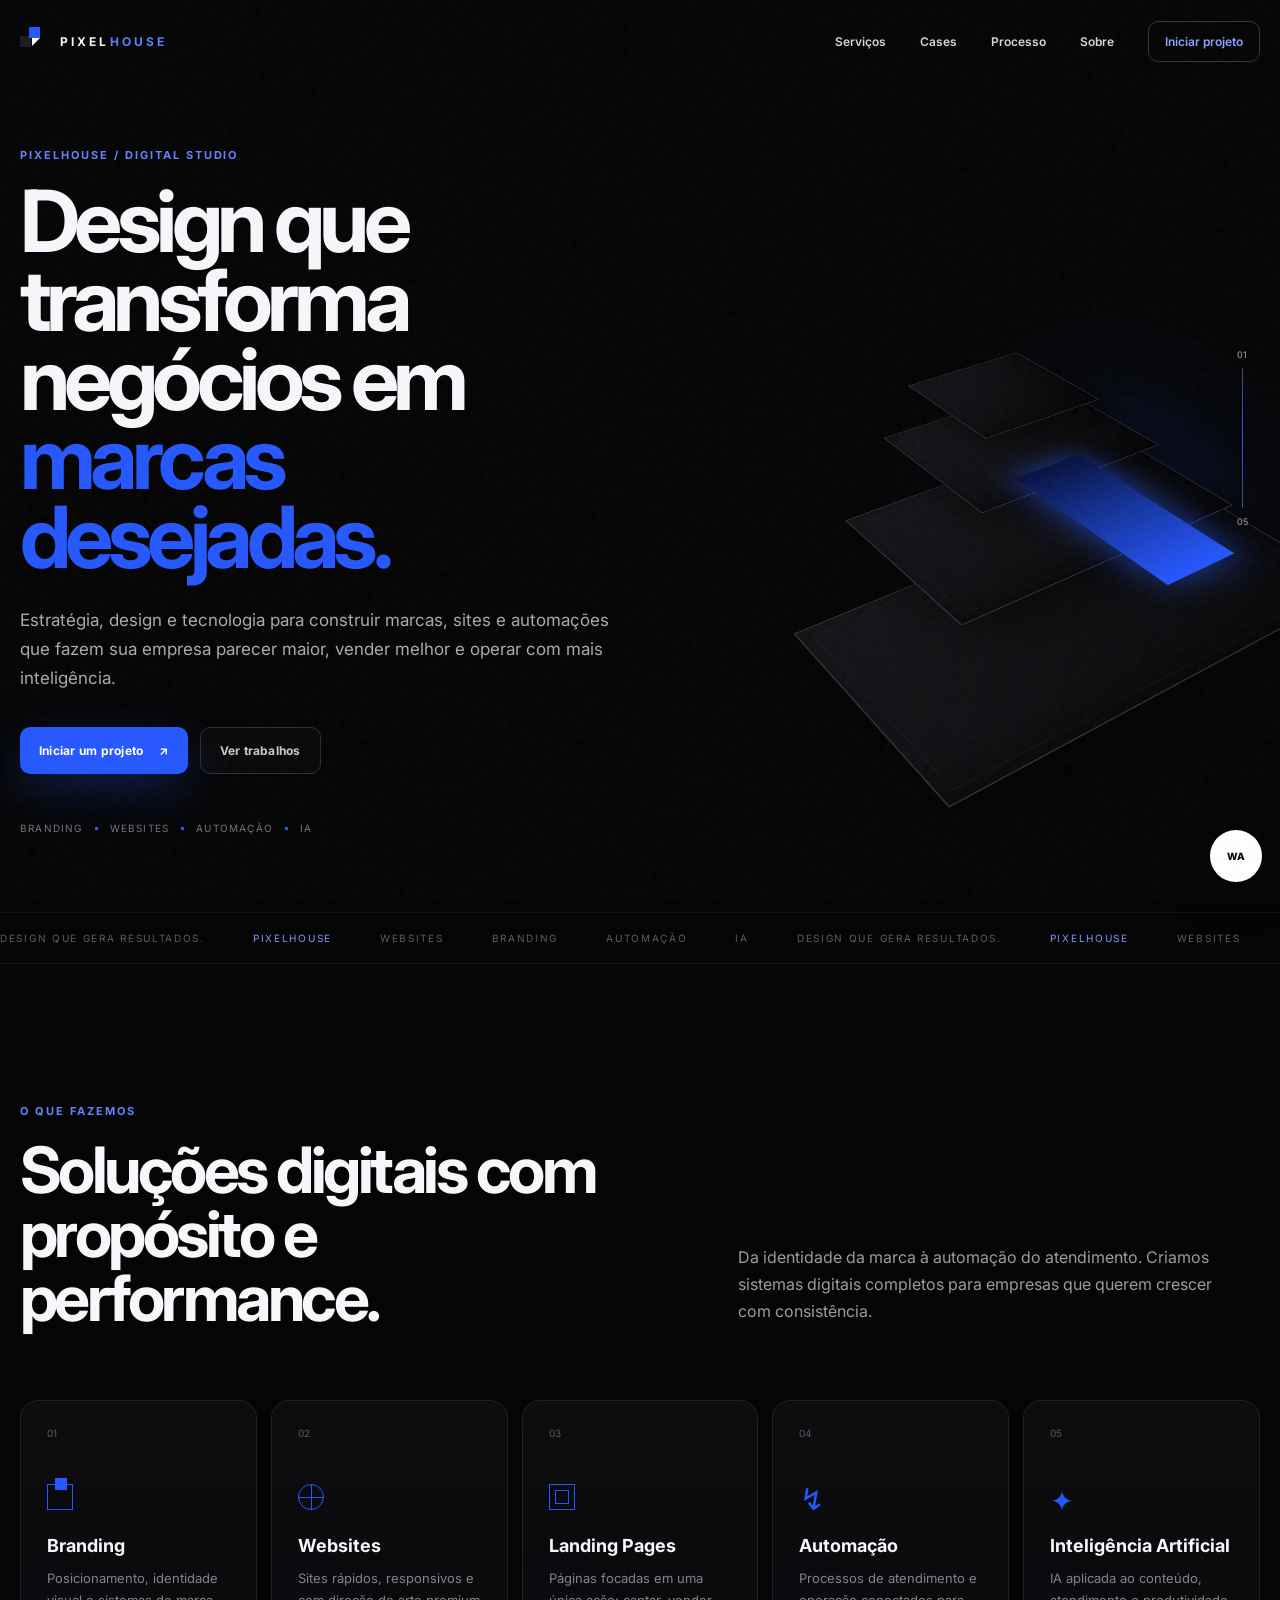
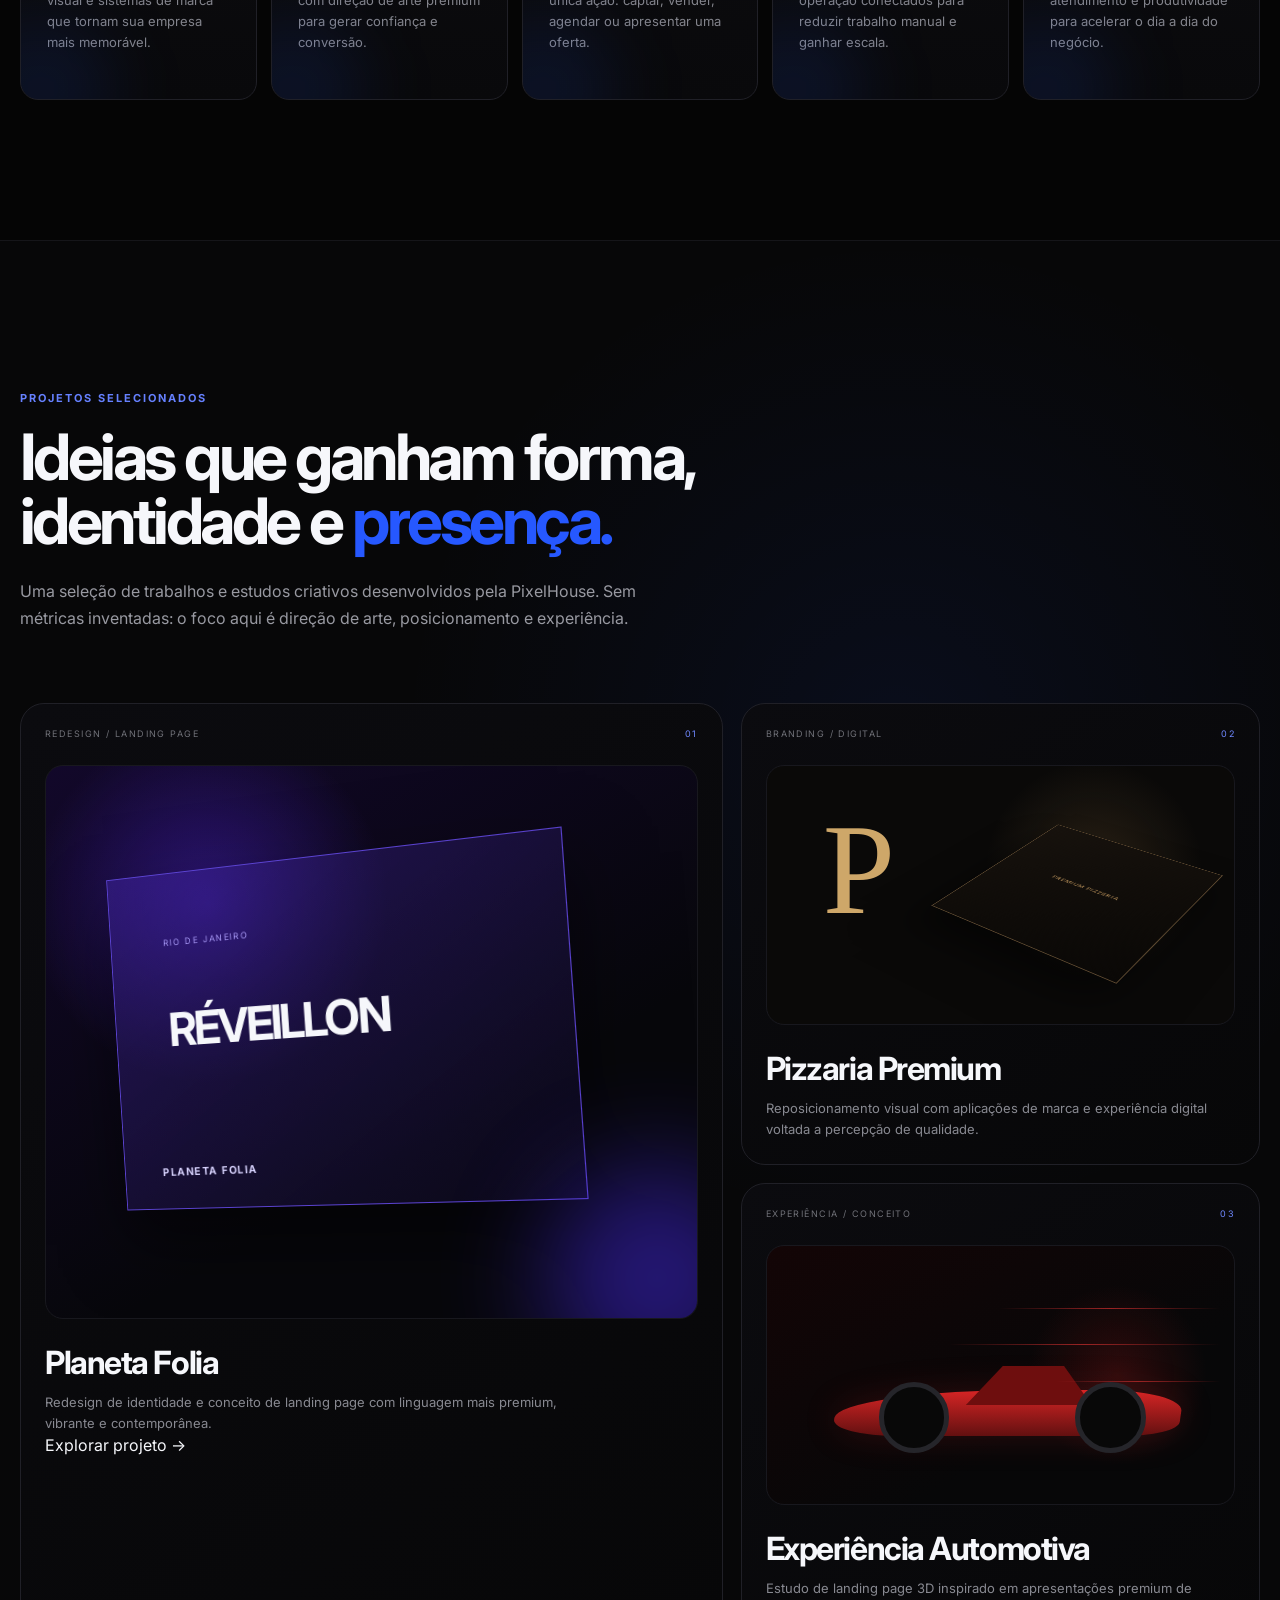
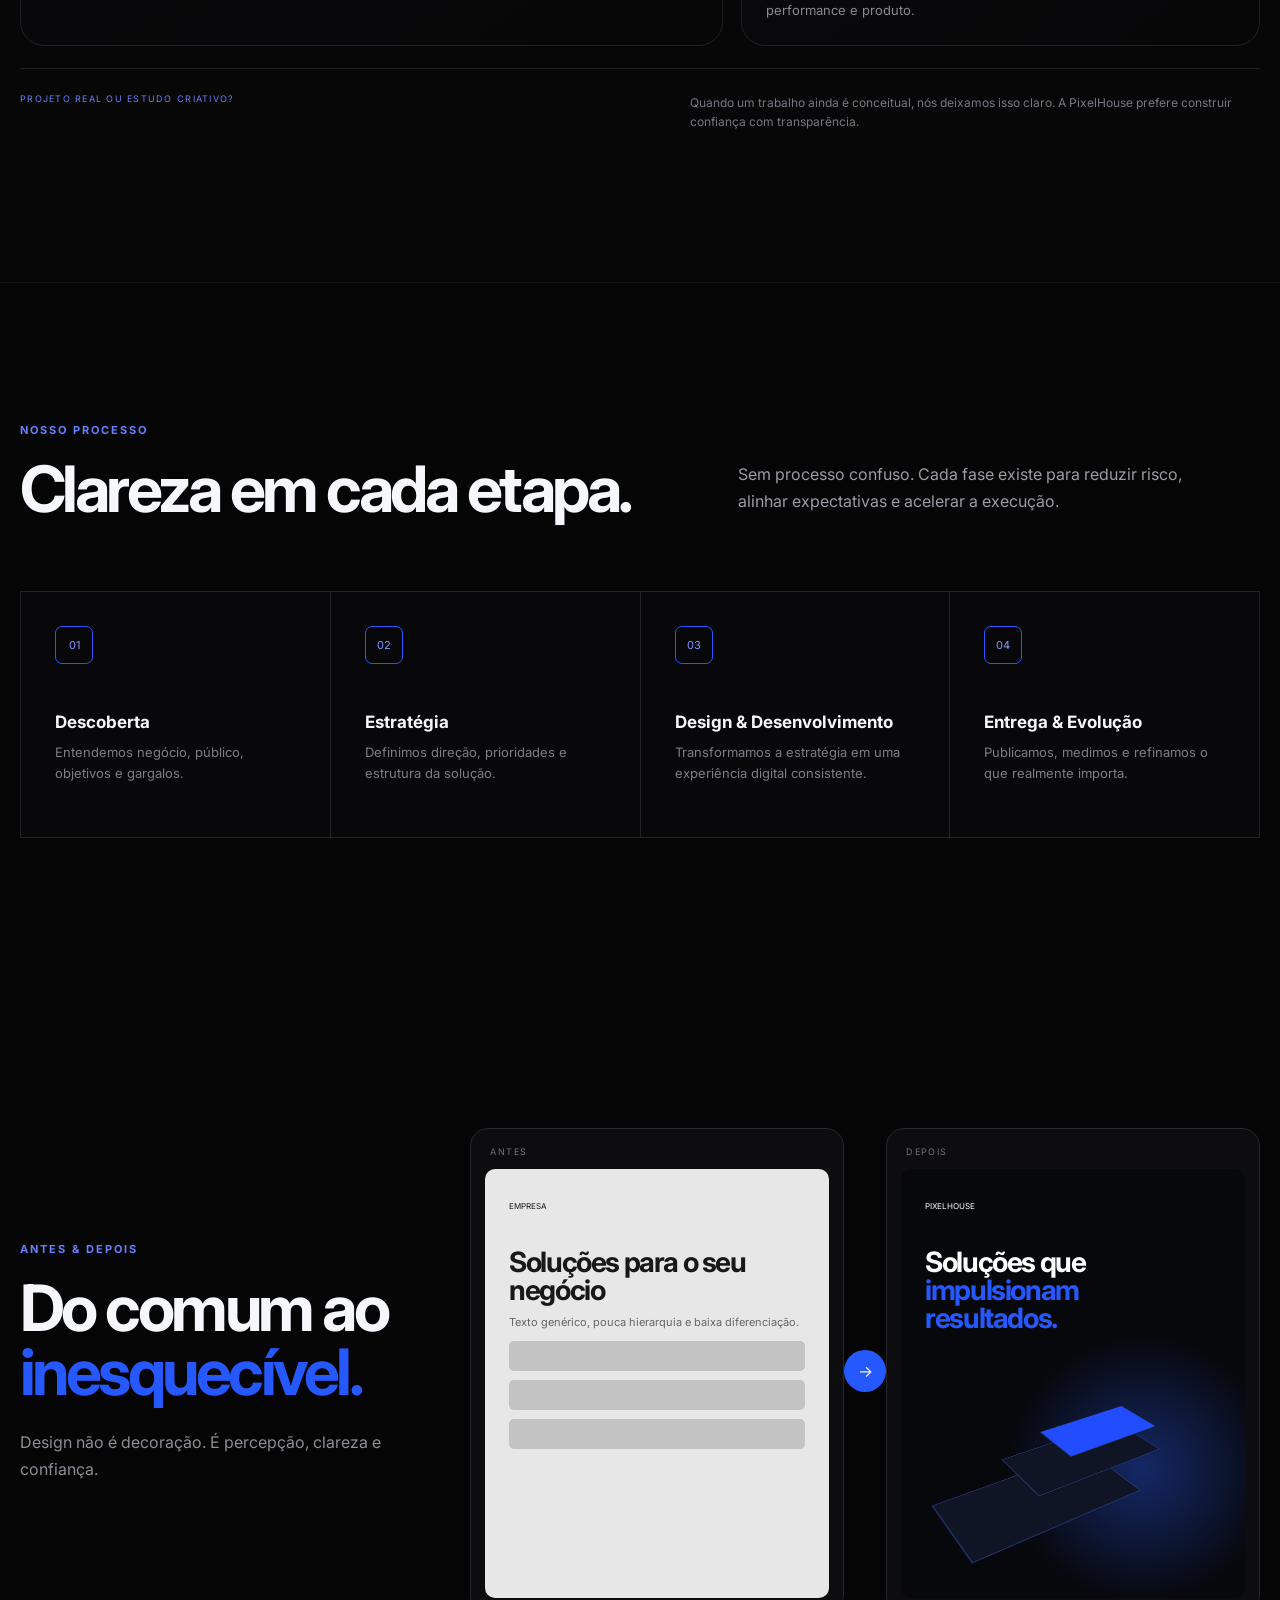
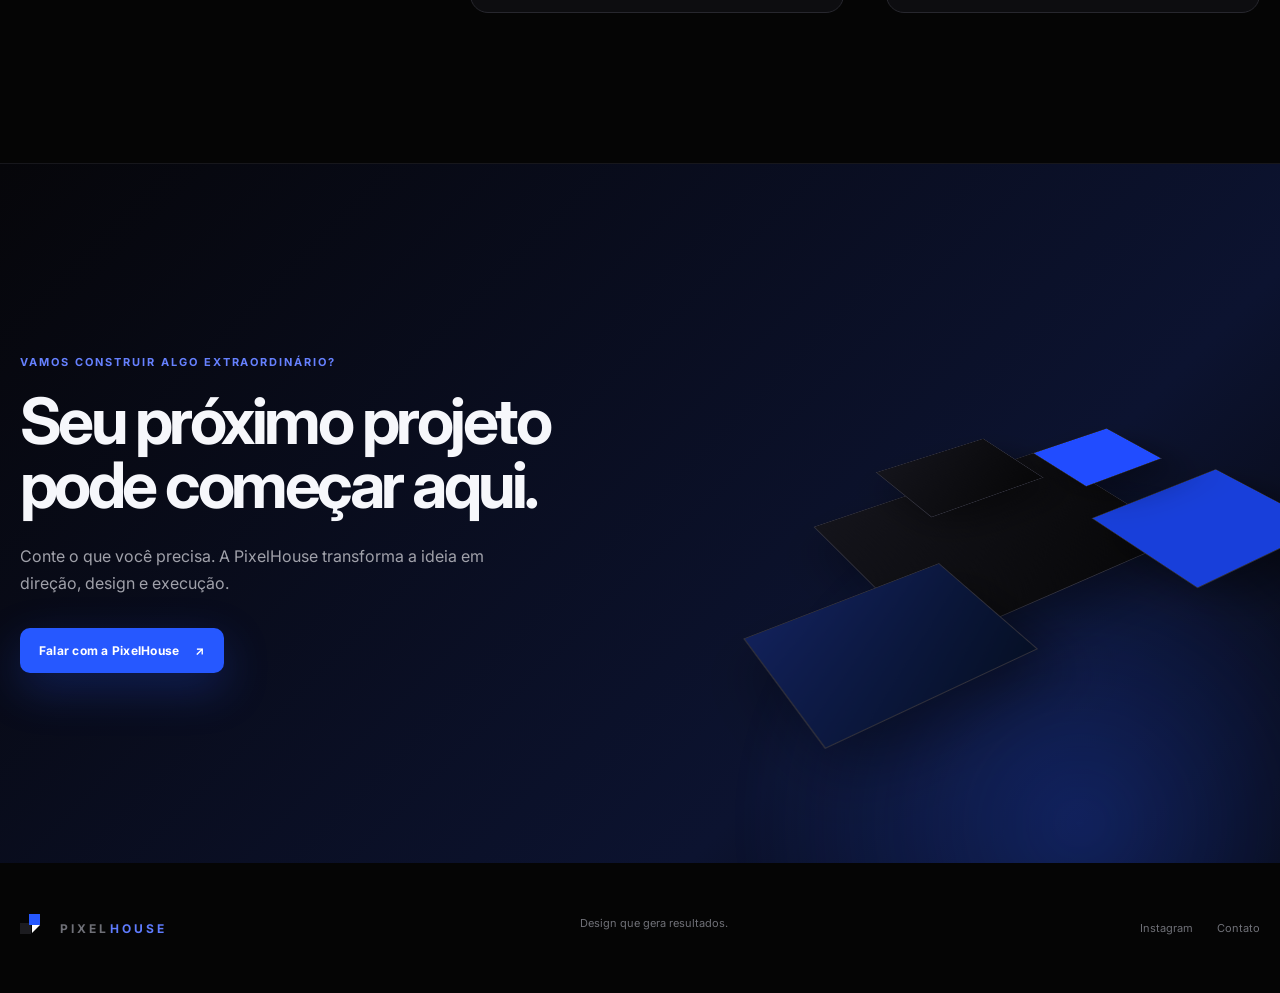
==== index.html @ 02af3498 "Add files via upload" ====
<!doctype html>
<html lang="pt-BR">
<head>
  <meta charset="utf-8" />
  <meta name="viewport" content="width=device-width, initial-scale=1, viewport-fit=cover" />
  <meta name="theme-color" content="#050505" />
  <meta name="description" content="PixelHouse é um estúdio digital de branding, websites, landing pages, automação e IA. Design que gera resultados." />
  <meta name="keywords" content="agência de design, branding, criação de sites, landing page, automação, inteligência artificial, PixelHouse" />
  <meta name="author" content="PixelHouse" />
  <meta name="robots" content="index, follow" />
  <link rel="canonical" href="https://pixelhouse-site.pages.dev/" />

  <meta property="og:type" content="website" />
  <meta property="og:locale" content="pt_BR" />
  <meta property="og:site_name" content="PixelHouse" />
  <meta property="og:title" content="PixelHouse — Design que gera resultados." />
  <meta property="og:description" content="Branding, websites, landing pages, automação e IA para marcas que querem crescer." />
  <meta property="og:url" content="https://pixelhouse-site.pages.dev/" />
  <meta property="og:image" content="https://pixelhouse-site.pages.dev/og-image.svg" />

  <meta name="twitter:card" content="summary_large_image" />
  <meta name="twitter:title" content="PixelHouse — Design que gera resultados." />
  <meta name="twitter:description" content="Branding, websites, landing pages, automação e IA." />
  <meta name="twitter:image" content="https://pixelhouse-site.pages.dev/og-image.svg" />

  <link rel="icon" href="/favicon.svg" type="image/svg+xml" />
  <title>PixelHouse — Design que gera resultados.</title>
  <link rel="preconnect" href="https://fonts.googleapis.com">
  <link rel="preconnect" href="https://fonts.gstatic.com" crossorigin>
  <link href="https://fonts.googleapis.com/css2?family=Inter:wght@400;500;600;700&display=swap" rel="stylesheet">
  <link rel="stylesheet" href="styles.css" />
  <script type="application/ld+json">
  {
    "@context":"https://schema.org",
    "@type":"ProfessionalService",
    "name":"PixelHouse",
    "url":"https://pixelhouse-site.pages.dev/",
    "description":"Estúdio digital de branding, websites, landing pages, automação e inteligência artificial.",
    "sameAs":["https://instagram.com/pixelhouse.agency"]
  }
  </script>

</head>
<body>
  <div class="noise"></div>

  <header class="nav shell">
    <a class="brand" href="#top" aria-label="PixelHouse">
      <span class="brand-mark" aria-hidden="true">
        <i class="sq a"></i><i class="sq b"></i><i class="tri"></i>
      </span>
      <span class="brand-name">PIXEL<span>HOUSE</span></span>
    </a>

    <button class="menu-btn" aria-label="Abrir menu" aria-expanded="false">
      <span></span><span></span>
    </button>

    <nav class="desktop-nav">
      <a href="#servicos">Serviços</a>
      <a href="#cases">Cases</a>
      <a href="#processo">Processo</a>
      <a href="#sobre">Sobre</a>
      <a class="nav-cta" href="#contato">Iniciar projeto</a>
    </nav>
  </header>

  <div class="mobile-menu">
    <a href="#servicos">Serviços</a>
    <a href="#cases">Cases</a>
    <a href="#processo">Processo</a>
    <a href="#sobre">Sobre</a>
    <a href="#contato">Iniciar projeto</a>
  </div>

  <main id="top">
    <section class="hero shell">
      <div class="hero-copy reveal">
        <p class="eyebrow">PIXELHOUSE / DIGITAL STUDIO</p>
        <h1>Design que transforma negócios em <em>marcas desejadas.</em></h1>
        <p class="hero-text">Estratégia, design e tecnologia para construir marcas, sites e automações que fazem sua empresa parecer maior, vender melhor e operar com mais inteligência.</p>
        <div class="hero-actions">
          <a class="btn primary" href="#contato">Iniciar um projeto <span>↗</span></a>
          <a class="btn ghost" href="#cases">Ver trabalhos</a>
        </div>
        <div class="micro-proof">
          <span>Branding</span><b></b><span>Websites</span><b></b><span>Automação</span><b></b><span>IA</span>
        </div>
      </div>

      <div class="hero-stage" aria-hidden="true">
        <div class="orb"></div>
        <div class="architecture">
          <div class="slab slab-1"></div>
          <div class="slab slab-2"></div>
          <div class="slab slab-3"></div>
          <div class="slab slab-4"></div>
          <div class="blue-core"></div>
        </div>
        <div class="stage-meta">
          <span>01</span>
          <i></i>
          <span>05</span>
        </div>
      </div>
    </section>

    <section class="marquee">
      <div class="marquee-track">
        <span>DESIGN QUE GERA RESULTADOS.</span><span>PIXELHOUSE</span><span>WEBSITES</span><span>BRANDING</span><span>AUTOMAÇÃO</span><span>IA</span>
        <span>DESIGN QUE GERA RESULTADOS.</span><span>PIXELHOUSE</span><span>WEBSITES</span><span>BRANDING</span><span>AUTOMAÇÃO</span><span>IA</span>
      </div>
    </section>

    <section id="servicos" class="section shell">
      <div class="section-head reveal">
        <div>
          <p class="eyebrow">O QUE FAZEMOS</p>
          <h2>Soluções digitais com propósito e performance.</h2>
        </div>
        <p>Da identidade da marca à automação do atendimento. Criamos sistemas digitais completos para empresas que querem crescer com consistência.</p>
      </div>

      <div class="service-rail">
        <article class="service-card reveal">
          <span class="num">01</span>
          <div class="icon glyph-brand"></div>
          <h3>Branding</h3>
          <p>Posicionamento, identidade visual e sistemas de marca que tornam sua empresa mais memorável.</p>
        </article>
        <article class="service-card reveal">
          <span class="num">02</span>
          <div class="icon glyph-web"></div>
          <h3>Websites</h3>
          <p>Sites rápidos, responsivos e com direção de arte premium para gerar confiança e conversão.</p>
        </article>
        <article class="service-card reveal">
          <span class="num">03</span>
          <div class="icon glyph-lp"></div>
          <h3>Landing Pages</h3>
          <p>Páginas focadas em uma única ação: captar, vender, agendar ou apresentar uma oferta.</p>
        </article>
        <article class="service-card reveal">
          <span class="num">04</span>
          <div class="icon glyph-auto"></div>
          <h3>Automação</h3>
          <p>Processos de atendimento e operação conectados para reduzir trabalho manual e ganhar escala.</p>
        </article>
        <article class="service-card reveal">
          <span class="num">05</span>
          <div class="icon glyph-ai"></div>
          <h3>Inteligência Artificial</h3>
          <p>IA aplicada ao conteúdo, atendimento e produtividade para acelerar o dia a dia do negócio.</p>
        </article>
      </div>
    </section>

    <section id="cases" class="case-section">
      <div class="shell">
        <div class="case-intro reveal">
          <p class="eyebrow">PROJETOS SELECIONADOS</p>
          <h2>Ideias que ganham forma, identidade e <em>presença.</em></h2>
          <p>Uma seleção de trabalhos e estudos criativos desenvolvidos pela PixelHouse. Sem métricas inventadas: o foco aqui é direção de arte, posicionamento e experiência.</p>
        </div>

        <div class="project-grid">
          <a class="project-card project-folia reveal" href="/projetos/planeta-folia/" aria-label="Ver case Planeta Folia">
            <div class="project-top">
              <span class="project-kicker">REDESIGN / LANDING PAGE</span>
              <span class="project-index">01</span>
            </div>
            <div class="project-visual">
              <div class="folia-ticket">
                <span>RIO DE JANEIRO</span>
                <strong>RÉVEILLON</strong>
                <b>PLANETA FOLIA</b>
              </div>
              <div class="folia-glow"></div>
            </div>
            <div class="project-copy">
              <h3>Planeta Folia</h3>
              <p>Redesign de identidade e conceito de landing page com linguagem mais premium, vibrante e contemporânea.</p>
              <span class="project-link">Explorar projeto →</span>
            </div>
          </a>

          <article class="project-card project-pizza reveal">
            <div class="project-top">
              <span class="project-kicker">BRANDING / DIGITAL</span>
              <span class="project-index">02</span>
            </div>
            <div class="project-visual">
              <div class="pizza-mark">P</div>
              <div class="pizza-box"><span>PREMIUM PIZZERIA</span></div>
            </div>
            <div class="project-copy">
              <h3>Pizzaria Premium</h3>
              <p>Reposicionamento visual com aplicações de marca e experiência digital voltada a percepção de qualidade.</p>
            </div>
          </article>

          <article class="project-card project-auto reveal">
            <div class="project-top">
              <span class="project-kicker">EXPERIÊNCIA / CONCEITO</span>
              <span class="project-index">03</span>
            </div>
            <div class="project-visual">
              <div class="car-silhouette">
                <i class="car-body"></i><i class="wheel w1"></i><i class="wheel w2"></i>
              </div>
              <span class="speed-line l1"></span><span class="speed-line l2"></span><span class="speed-line l3"></span>
            </div>
            <div class="project-copy">
              <h3>Experiência Automotiva</h3>
              <p>Estudo de landing page 3D inspirado em apresentações premium de performance e produto.</p>
            </div>
          </article>
        </div>

        <div class="case-note reveal">
          <span>PROJETO REAL OU ESTUDO CRIATIVO?</span>
          <p>Quando um trabalho ainda é conceitual, nós deixamos isso claro. A PixelHouse prefere construir confiança com transparência.</p>
        </div>
      </div>
    </section>

    <section id="processo" class="section shell process">
      <div class="section-head reveal">
        <div>
          <p class="eyebrow">NOSSO PROCESSO</p>
          <h2>Clareza em cada etapa.</h2>
        </div>
        <p>Sem processo confuso. Cada fase existe para reduzir risco, alinhar expectativas e acelerar a execução.</p>
      </div>

      <div class="process-grid">
        <article class="step reveal"><span>01</span><h3>Descoberta</h3><p>Entendemos negócio, público, objetivos e gargalos.</p></article>
        <article class="step reveal"><span>02</span><h3>Estratégia</h3><p>Definimos direção, prioridades e estrutura da solução.</p></article>
        <article class="step reveal"><span>03</span><h3>Design & Desenvolvimento</h3><p>Transformamos a estratégia em uma experiência digital consistente.</p></article>
        <article class="step reveal"><span>04</span><h3>Entrega & Evolução</h3><p>Publicamos, medimos e refinamos o que realmente importa.</p></article>
      </div>
    </section>

    <section id="sobre" class="transformation shell">
      <div class="trans-copy reveal">
        <p class="eyebrow">ANTES & DEPOIS</p>
        <h2>Do comum ao <em>inesquecível.</em></h2>
        <p>Design não é decoração. É percepção, clareza e confiança.</p>
      </div>

      <div class="before-after reveal">
        <div class="shot before">
          <span>ANTES</span>
          <div class="old-site">
            <small>EMPRESA</small>
            <h4>Soluções para o seu negócio</h4>
            <p>Texto genérico, pouca hierarquia e baixa diferenciação.</p>
            <i></i><i></i><i></i>
          </div>
        </div>
        <div class="ba-arrow">→</div>
        <div class="shot after">
          <span>DEPOIS</span>
          <div class="new-site">
            <small>PIXELHOUSE</small>
            <h4>Soluções que <em>impulsionam resultados.</em></h4>
            <div class="new-visual"><i></i><i></i><i></i></div>
          </div>
        </div>
      </div>
    </section>

    <section id="contato" class="cta-section">
      <div class="cta-glow"></div>
      <div class="shell cta-inner">
        <div class="cta-copy reveal">
          <p class="eyebrow">VAMOS CONSTRUIR ALGO EXTRAORDINÁRIO?</p>
          <h2>Seu próximo projeto pode começar aqui.</h2>
          <p>Conte o que você precisa. A PixelHouse transforma a ideia em direção, design e execução.</p>
          <a class="btn primary whatsapp-link" href="#" target="_blank" rel="noopener">Falar com a PixelHouse <span>↗</span></a>
        </div>

        <div class="cta-art" aria-hidden="true">
          <div class="cube c1"></div>
          <div class="cube c2"></div>
          <div class="cube c3"></div>
          <div class="cube c4"></div>
          <div class="cube c5"></div>
        </div>
      </div>
    </section>
  </main>

  <footer class="footer shell">
    <a class="brand" href="#top">
      <span class="brand-mark"><i class="sq a"></i><i class="sq b"></i><i class="tri"></i></span>
      <span class="brand-name">PIXEL<span>HOUSE</span></span>
    </a>
    <p>Design que gera resultados.</p>
    <div class="footer-links">
      <a href="https://instagram.com/pixelhouse.agency" target="_blank" rel="noopener">Instagram</a>
      <a href="#contato">Contato</a>
    </div>
  </footer>

  <a class="whatsapp-float whatsapp-link" href="#" target="_blank" rel="noopener" aria-label="Falar no WhatsApp">WA</a>

  <script src="script.js"></script>
</body>
</html>
---- styles.css ----
:root{
  --bg:#050505;--panel:#0b0b0d;--panel2:#111115;--line:#23232a;
  --text:#f6f7fb;--muted:#92939a;--blue:#2658ff;--blue2:#5f7cff;
  --max:1240px;
}
*{box-sizing:border-box}
html{scroll-behavior:smooth}
body{margin:0;background:var(--bg);color:var(--text);font-family:Inter,system-ui,sans-serif;overflow-x:hidden}
a{color:inherit;text-decoration:none}
button{font:inherit}
.noise{position:fixed;inset:0;pointer-events:none;z-index:99;opacity:.045;background-image:url("data:image/svg+xml,%3Csvg viewBox='0 0 160 160' xmlns='http://www.w3.org/2000/svg'%3E%3Cfilter id='n'%3E%3CfeTurbulence type='fractalNoise' baseFrequency='.9' numOctaves='4' stitchTiles='stitch'/%3E%3C/filter%3E%3Crect width='100%25' height='100%25' filter='url(%23n)' opacity='.6'/%3E%3C/svg%3E")}
.shell{width:min(calc(100% - 40px),var(--max));margin-inline:auto}
.nav{height:82px;display:flex;align-items:center;justify-content:space-between;position:relative;z-index:30}
.brand{display:inline-flex;align-items:center;gap:12px}
.brand-mark{position:relative;width:28px;height:28px;display:inline-block}
.brand-mark .sq{position:absolute;width:11px;height:11px}
.brand-mark .a{left:0;top:9px;background:#1c1c20}
.brand-mark .b{left:9px;top:0;background:var(--blue)}
.brand-mark .tri{position:absolute;left:12px;top:11px;width:0;height:0;border-top:8px solid #fff;border-right:8px solid transparent}
.brand-name{font-weight:700;font-size:12px;letter-spacing:.26em}.brand-name span{color:var(--blue2)}
.desktop-nav{display:flex;align-items:center;gap:34px;font-size:12px;font-weight:600}.desktop-nav>a{color:#d6d6da}
.nav-cta{border:1px solid #34343a;border-radius:10px;padding:12px 16px;color:#8aa1ff!important}
.menu-btn{display:none;background:transparent;border:0;width:38px;height:38px;padding:10px;position:relative}
.menu-btn span{display:block;height:1px;background:#fff;margin:5px 0;transition:.3s}
.mobile-menu{display:none}

.hero{min-height:calc(100vh - 82px);display:grid;grid-template-columns:1.03fr .97fr;align-items:center;padding:66px 0 78px;position:relative}
.hero-copy{position:relative;z-index:4}
.eyebrow{margin:0 0 20px;color:#6681ff;font-size:11px;font-weight:700;letter-spacing:.18em}
h1,h2,h3,p{margin-top:0}
h1{font-size:clamp(58px,6.7vw,104px);line-height:.92;letter-spacing:-.065em;margin-bottom:30px;max-width:860px}
h1 em,h2 em,h4 em{font-style:normal;color:var(--blue)}
.hero-text{max-width:620px;color:#a9aab1;font-size:17px;line-height:1.7}
.hero-actions{display:flex;gap:12px;margin-top:34px}
.btn{display:inline-flex;align-items:center;justify-content:center;gap:16px;border-radius:10px;padding:15px 19px;font-size:12px;font-weight:700;letter-spacing:.02em}
.btn.primary{background:var(--blue);color:#fff;box-shadow:0 16px 45px rgba(38,88,255,.25)}
.btn.ghost{border:1px solid #2e2e34;color:#c9cad0;background:rgba(255,255,255,.02)}
.micro-proof{display:flex;align-items:center;gap:12px;margin-top:48px;color:#74757b;font-size:10px;letter-spacing:.12em;text-transform:uppercase}.micro-proof b{width:3px;height:3px;background:var(--blue)}

.hero-stage{height:min(72vh,740px);position:relative}
.orb{position:absolute;width:520px;height:520px;border-radius:50%;right:-18%;top:15%;background:radial-gradient(circle,rgba(38,88,255,.24),rgba(38,88,255,.03) 42%,transparent 70%);filter:blur(8px)}
.architecture{position:absolute;inset:0;transform:perspective(1100px) rotateX(58deg) rotateZ(-35deg) translate3d(6%,8%,0);transform-style:preserve-3d}
.slab{position:absolute;background:linear-gradient(135deg,#17171b,#08080a);border:1px solid #383841;box-shadow:0 25px 60px rgba(0,0,0,.55),inset -14px -12px 40px rgba(0,0,0,.5)}
.slab:after{content:"";position:absolute;inset:10px;border:1px solid rgba(255,255,255,.03)}
.slab-1{width:72%;height:35%;left:4%;bottom:7%}
.slab-2{width:54%;height:30%;left:24%;bottom:31%}
.slab-3{width:39%;height:28%;left:43%;bottom:51%}
.slab-4{width:27%;height:24%;left:58%;bottom:69%}
.blue-core{position:absolute;width:14%;height:34%;left:54%;bottom:22%;background:linear-gradient(180deg,#07123f,#2658ff);box-shadow:0 0 45px rgba(38,88,255,.65)}
.stage-meta{position:absolute;right:2%;top:28%;display:flex;flex-direction:column;align-items:center;gap:8px;font-size:9px;color:#a5a5ab}.stage-meta i{display:block;width:1px;height:140px;background:linear-gradient(#4b4b55,var(--blue),#4b4b55)}

.marquee{overflow:hidden;border-top:1px solid #151519;border-bottom:1px solid #151519;padding:19px 0}
.marquee-track{display:flex;gap:48px;white-space:nowrap;width:max-content;animation:marquee 24s linear infinite;color:#5d5e64;font-size:10px;letter-spacing:.17em}.marquee-track span:nth-child(6n+2){color:#8398ff}
@keyframes marquee{to{transform:translateX(-50%)}}

.section{padding:140px 0}
.section-head{display:grid;grid-template-columns:1.1fr .9fr;gap:80px;align-items:end;margin-bottom:70px}.section-head h2,.case-intro h2,.trans-copy h2,.cta-copy h2{font-size:clamp(42px,5vw,76px);line-height:1;letter-spacing:-.055em;margin:0}.section-head>p{color:#9b9ca4;line-height:1.7;max-width:480px;margin-bottom:5px}
.service-rail{display:grid;grid-template-columns:repeat(5,1fr);gap:14px}
.service-card{min-height:300px;padding:26px;border:1px solid #202027;background:linear-gradient(180deg,#0d0d10,#09090b);border-radius:18px;display:flex;flex-direction:column;position:relative;overflow:hidden;transition:.35s}
.service-card:hover{transform:translateY(-8px);border-color:#384064}
.service-card:before{content:"";position:absolute;width:140px;height:140px;border-radius:50%;background:rgba(38,88,255,.12);filter:blur(38px);left:-50px;bottom:-60px}
.service-card .num{font-size:10px;color:#595a61;margin-bottom:45px}
.service-card h3{font-size:18px;margin:25px 0 12px}.service-card p{font-size:13px;line-height:1.65;color:#83848c;margin:0}
.icon{width:26px;height:26px;border:1px solid var(--blue);position:relative}.glyph-web{border-radius:50%}.glyph-web:before,.glyph-web:after{content:"";position:absolute;background:var(--blue)}.glyph-web:before{width:1px;height:100%;left:50%}.glyph-web:after{height:1px;width:100%;top:50%}
.glyph-brand:after{content:"";position:absolute;width:12px;height:12px;background:var(--blue);left:7px;top:-7px}
.glyph-lp:after{content:"";position:absolute;inset:5px;border:1px solid var(--blue)}
.glyph-auto{border:0}.glyph-auto:before{content:"↯";color:var(--blue);font-size:30px;line-height:1}
.glyph-ai{border:0}.glyph-ai:before{content:"✦";color:var(--blue);font-size:28px}

.case-section{padding:150px 0;background:radial-gradient(circle at 70% 30%,rgba(38,88,255,.08),transparent 34%),#070708;border-top:1px solid #151519;border-bottom:1px solid #151519}
.case-intro{max-width:900px;margin-bottom:70px}.case-intro>p:last-child{color:#9899a1;max-width:650px;line-height:1.7;margin-top:25px}
.featured-case{display:grid;grid-template-columns:.72fr 1.28fr;gap:60px;align-items:center;min-height:650px;border:1px solid #1e1e24;border-radius:26px;padding:50px;background:linear-gradient(145deg,#0b0b0f,#070708);overflow:hidden}
.case-tag{font-size:10px;color:#627ef8;letter-spacing:.16em;margin-bottom:30px}.case-copy h3{font-size:58px;letter-spacing:-.05em;margin-bottom:14px}.case-copy p{color:#8f9098;line-height:1.7}.case-copy a{display:inline-block;margin-top:22px;font-size:12px;color:#9aabff}
.device-wrap{height:500px;position:relative}
.laptop{position:absolute;width:82%;left:0;bottom:36px}.laptop-screen{aspect-ratio:16/10;border:5px solid #202028;border-radius:12px;background:linear-gradient(155deg,#0b0e1c,#040408);overflow:hidden;position:relative;box-shadow:0 30px 90px rgba(0,0,0,.7)}
.laptop-base{height:12px;background:linear-gradient(#5d5d65,#1b1b20);border-radius:0 0 50% 50%;width:110%;margin-left:-5%}
.fake-nav{height:42px;display:flex;align-items:center;justify-content:space-between;padding:0 22px;color:#d9dae0;font-size:9px}.fake-nav div{width:42%;height:2px;background:linear-gradient(90deg,#2d2e36 70%,#2658ff 70%)}
.fake-hero{position:absolute;left:8%;top:27%;z-index:2}.fake-hero p{font-size:8px;color:#7e7f86;letter-spacing:.18em}.fake-hero h4{font-size:33px;line-height:.95;letter-spacing:-.055em;max-width:300px;margin:8px 0 20px}.fake-hero button{background:transparent;border:1px solid #2658ff;color:#8aa1ff;font-size:7px;border-radius:4px;padding:9px 12px}
.fake-cubes{position:absolute;right:8%;bottom:10%;width:42%;height:38%;transform:perspective(600px) rotateX(56deg) rotateZ(-34deg)}.fake-cubes i{position:absolute;background:linear-gradient(145deg,#13172c,#0a0b12);border:1px solid #22294a;box-shadow:0 0 24px rgba(38,88,255,.16)}.fake-cubes i:nth-child(1){width:60%;height:50%;left:0;bottom:0}.fake-cubes i:nth-child(2){width:54%;height:44%;left:30%;bottom:28%}.fake-cubes i:nth-child(3){width:42%;height:36%;left:52%;bottom:54%;background:#15256d}
.phone{position:absolute;width:25%;right:2%;bottom:15px;z-index:5}.phone-screen{aspect-ratio:9/19.5;border:4px solid #2b2b33;border-radius:25px;background:linear-gradient(180deg,#060711,#0b1333);padding:30px 15px 15px;position:relative;box-shadow:0 25px 55px rgba(0,0,0,.65)}.phone-notch{position:absolute;width:38%;height:8px;background:#111218;border-radius:10px;top:8px;left:31%}.phone-screen small{font-size:8px;color:#bfc5db}.phone-screen h4{font-size:18px;line-height:1.05;margin-top:45px;letter-spacing:-.03em}.wind-line{position:absolute;width:60%;height:2px;background:#6c78a4;right:12%;bottom:24%;transform:rotate(-48deg);box-shadow:0 0 20px rgba(38,88,255,.5)}

.process-grid{display:grid;grid-template-columns:repeat(4,1fr);gap:1px;background:#222229;border:1px solid #222229}.step{background:#08080a;padding:34px;min-height:245px}.step span{display:inline-grid;place-items:center;width:38px;height:38px;border:1px solid #2658ff;border-radius:7px;color:#7f96ff;font-size:11px}.step h3{font-size:17px;margin:48px 0 10px}.step p{color:#7d7e86;font-size:13px;line-height:1.65}

.transformation{padding:150px 0;display:grid;grid-template-columns:.65fr 1.35fr;gap:70px;align-items:center}.trans-copy p:last-child{color:#8d8e96;line-height:1.7;margin-top:25px}.before-after{display:grid;grid-template-columns:1fr 42px 1fr;align-items:center}.shot{border:1px solid #27272e;background:#0d0d10;border-radius:18px;padding:14px}.shot>span{display:block;font-size:9px;color:#707177;letter-spacing:.16em;padding:3px 5px 12px}.old-site,.new-site{aspect-ratio:4/5;border-radius:10px;padding:24px;overflow:hidden}.old-site{background:#e7e7e7;color:#181818}.old-site small,.new-site small{font-size:8px}.old-site h4,.new-site h4{font-size:28px;letter-spacing:-.05em;margin:35px 0 10px;line-height:1}.old-site p{font-size:11px;line-height:1.5;color:#666}.old-site i{display:block;height:30px;background:#c3c3c3;margin-top:9px;border-radius:5px}.new-site{background:radial-gradient(circle at 70% 70%,#142866,#07080c 35%);color:#fff}.new-site h4{max-width:220px}.new-visual{height:45%;position:relative;margin-top:35px;transform:perspective(500px) rotateX(58deg) rotateZ(-34deg)}.new-visual i{position:absolute;background:#101526;border:1px solid #22346f}.new-visual i:nth-child(1){width:55%;height:48%;bottom:0}.new-visual i:nth-child(2){width:48%;height:42%;left:28%;bottom:25%}.new-visual i:nth-child(3){width:38%;height:35%;left:48%;bottom:47%;background:#214cff}.ba-arrow{width:42px;height:42px;border-radius:50%;display:grid;place-items:center;background:var(--blue);z-index:2}

.cta-section{min-height:700px;display:flex;align-items:center;position:relative;overflow:hidden;border-top:1px solid #17171c;background:linear-gradient(135deg,#06060a,#0c1330 70%,#06060a)}
.cta-glow{position:absolute;width:800px;height:800px;border-radius:50%;right:-200px;bottom:-360px;background:radial-gradient(circle,rgba(38,88,255,.3),transparent 60%);filter:blur(12px)}
.cta-inner{display:grid;grid-template-columns:1fr 1fr;align-items:center;position:relative;z-index:2}.cta-copy{max-width:660px}.cta-copy p:nth-of-type(2){color:#a0a1aa;line-height:1.7;max-width:520px;margin:26px 0 30px}
.cta-art{height:500px;position:relative;transform:perspective(900px) rotateX(58deg) rotateZ(-34deg);transform-style:preserve-3d}
.cube{position:absolute;background:linear-gradient(145deg,#14141b,#070708);border:1px solid #30303b;box-shadow:0 30px 60px rgba(0,0,0,.45)}
.c1{width:46%;height:43%;left:30%;bottom:18%}.c2{width:31%;height:29%;left:10%;bottom:8%;background:linear-gradient(145deg,#12215a,#061026)}.c3{width:29%;height:28%;right:3%;bottom:5%;background:#183fda}.c4{width:23%;height:22%;left:47%;bottom:51%}.c5{width:18%;height:18%;right:8%;bottom:43%;background:#214cff}

.footer{min-height:130px;display:flex;align-items:center;justify-content:space-between;gap:30px;color:#6f7077;font-size:11px}.footer-links{display:flex;gap:24px}

.whatsapp-float{position:fixed;right:18px;bottom:18px;width:52px;height:52px;border-radius:50%;display:grid;place-items:center;background:#fff;color:#050505;font-weight:800;font-size:10px;z-index:50;box-shadow:0 15px 40px rgba(0,0,0,.35)}
.reveal{opacity:0;transform:translateY(24px);transition:opacity .8s ease,transform .8s ease}.reveal.is-visible{opacity:1;transform:none}

@media(max-width:900px){
  .shell{width:min(calc(100% - 32px),var(--max))}
  .desktop-nav{display:none}.menu-btn{display:block}
  .mobile-menu{position:fixed;inset:82px 0 auto 0;background:rgba(5,5,5,.97);backdrop-filter:blur(18px);z-index:25;padding:26px 24px 34px;border-bottom:1px solid #1c1c20;display:flex;flex-direction:column;gap:20px;transform:translateY(-120%);transition:.35s}
  .mobile-menu.open{transform:none}.mobile-menu a{font-size:28px;font-weight:700;letter-spacing:-.04em}
  .hero{grid-template-columns:1fr;min-height:auto;padding:52px 0 30px}
  h1{font-size:clamp(54px,14vw,82px);max-width:100%;margin-bottom:24px}
  .hero-text{font-size:16px}.hero-actions{flex-wrap:wrap}.hero-stage{height:60vh;min-height:430px;margin-top:20px}.architecture{transform:perspective(900px) rotateX(58deg) rotateZ(-35deg) translate3d(2%,8%,0)}.orb{width:420px;height:420px;right:-35%}.stage-meta{right:0}
  .micro-proof{flex-wrap:wrap;row-gap:8px}
  .section{padding:105px 0}.section-head{grid-template-columns:1fr;gap:24px;margin-bottom:48px}.section-head h2,.case-intro h2,.trans-copy h2,.cta-copy h2{font-size:48px}
  .service-rail{display:flex;overflow-x:auto;scroll-snap-type:x mandatory;gap:14px;margin-right:-16px;padding-right:16px;scrollbar-width:none}.service-rail::-webkit-scrollbar{display:none}.service-card{min-width:82vw;min-height:390px;scroll-snap-align:start;padding:28px}.service-card .num{margin-bottom:80px}.service-card h3{font-size:25px}.service-card p{font-size:15px}
  .case-section{padding:105px 0}.featured-case{grid-template-columns:1fr;padding:28px;gap:26px;min-height:auto}.case-copy h3{font-size:48px}.device-wrap{height:360px}.laptop{width:92%;bottom:25px}.phone{width:29%}.fake-hero h4{font-size:24px}
  .process-grid{grid-template-columns:1fr}.step{min-height:220px}.step h3{font-size:22px;margin-top:38px}.step p{font-size:15px}
  .transformation{grid-template-columns:1fr;padding:105px 0}.before-after{grid-template-columns:1fr;gap:14px}.ba-arrow{margin:-5px auto;transform:rotate(90deg)}.old-site,.new-site{aspect-ratio:1/1.05}.old-site h4,.new-site h4{font-size:31px}
  .cta-section{min-height:92vh}.cta-inner{grid-template-columns:1fr}.cta-copy{padding:95px 0 20px}.cta-art{height:360px;margin-top:-15px}
  .footer{padding:35px 0;align-items:flex-start;flex-direction:column}.footer-links{padding-bottom:10px}
}
@media(max-width:520px){
  .nav{height:72px}.mobile-menu{inset:72px 0 auto}
  .brand-name{font-size:10px}.brand-mark{transform:scale(.88);transform-origin:left center}
  .hero{padding-top:38px}.eyebrow{font-size:9px;margin-bottom:15px}
  h1{font-size:15.5vw;line-height:.91;letter-spacing:-.07em}
  .hero-text{font-size:14px;line-height:1.65;max-width:95%}.btn{width:100%}.btn.ghost{width:auto}
  .hero-stage{height:46vh;min-height:350px;margin-top:5px}.architecture{inset:-4% -6% 0 -3%}.stage-meta{top:18%}
  .section-head h2,.case-intro h2,.trans-copy h2,.cta-copy h2{font-size:43px;line-height:.98}
  .section-head>p,.case-intro>p:last-child,.trans-copy p:last-child{font-size:14px}
  .service-card{min-width:86vw;min-height:420px}
  .featured-case{border-radius:18px;padding:20px}.case-copy h3{font-size:44px}.device-wrap{height:300px}.phone{width:31%}.phone-screen h4{font-size:12px;margin-top:30px}.fake-hero h4{font-size:20px}
  .old-site,.new-site{padding:18px}.old-site h4,.new-site h4{font-size:27px}
  .cta-section{min-height:100vh}.cta-copy{padding-top:85px}.cta-art{height:300px}
  .whatsapp-float{width:48px;height:48px}
}


/* V4 — projetos selecionados */
.project-grid{display:grid;grid-template-columns:1.15fr .85fr;gap:18px}
.project-card{border:1px solid #202027;background:linear-gradient(145deg,#0b0b0f,#070708);border-radius:24px;padding:24px;overflow:hidden;position:relative}
.project-card:first-child{grid-row:span 2;min-height:720px}
.project-card:not(:first-child){min-height:350px}
.project-top{display:flex;justify-content:space-between;align-items:center;position:relative;z-index:2}
.project-kicker,.project-index{font-size:9px;letter-spacing:.16em;color:#707178}
.project-index{color:#6f88ff}
.project-visual{height:62%;min-height:260px;margin:26px 0 24px;border-radius:18px;position:relative;overflow:hidden;background:#0a0a0d;border:1px solid #18181e}
.project-copy h3{font-size:32px;letter-spacing:-.045em;margin:0 0 10px}.project-copy p{color:#888991;line-height:1.65;font-size:13px;max-width:540px;margin:0}
.project-folia .project-visual{background:radial-gradient(circle at 25% 25%,rgba(92,41,255,.4),transparent 28%),linear-gradient(150deg,#12082a,#07070b 64%)}
.folia-ticket{position:absolute;left:8%;top:16%;width:72%;aspect-ratio:4/3;border:1px solid #5b43d1;background:linear-gradient(145deg,rgba(78,44,198,.36),rgba(11,9,23,.88));transform:perspective(800px) rotateY(-12deg) rotateZ(-4deg);padding:9%;box-shadow:0 35px 70px rgba(0,0,0,.5)}
.folia-ticket span{font-size:9px;letter-spacing:.18em;color:#a99af7}.folia-ticket strong{display:block;font-size:48px;line-height:.9;letter-spacing:-.06em;margin-top:18%}.folia-ticket b{position:absolute;bottom:9%;left:9%;font-size:11px;letter-spacing:.14em;color:#d9d4ff}
.folia-glow{position:absolute;width:220px;height:220px;border-radius:50%;right:-70px;bottom:-70px;background:#4c2cff;filter:blur(55px);opacity:.45}
.project-pizza .project-visual{background:radial-gradient(circle at 70% 40%,rgba(199,151,87,.17),transparent 30%),#0a0908}
.pizza-mark{position:absolute;left:12%;top:15%;font-family:Georgia,serif;font-size:130px;color:#d9b06f;line-height:1;opacity:.95}.pizza-box{position:absolute;width:45%;aspect-ratio:1;right:10%;bottom:11%;border:1px solid #5a472f;background:linear-gradient(145deg,#17120d,#0a0806);transform:perspective(700px) rotateX(58deg) rotateZ(34deg);box-shadow:0 30px 45px rgba(0,0,0,.5)}.pizza-box span{position:absolute;inset:45% 8% auto;text-align:center;font-size:7px;letter-spacing:.14em;color:#c89d61}
.project-auto .project-visual{background:radial-gradient(circle at 75% 50%,rgba(202,29,29,.2),transparent 24%),linear-gradient(150deg,#130506,#070708 65%)}
.car-silhouette{position:absolute;left:8%;right:8%;bottom:20%;height:45%}.car-body{position:absolute;left:8%;right:4%;bottom:14%;height:40%;background:linear-gradient(180deg,#d72525,#631010);border-radius:55% 24% 16% 19%/60% 45% 30% 35%;transform:skewX(-8deg);box-shadow:0 0 36px rgba(215,37,37,.18)}.car-body:before{content:"";position:absolute;width:44%;height:85%;left:30%;top:-52%;background:#6e0e0e;clip-path:polygon(17% 100%,38% 0,78% 0,100% 100%)}
.wheel{position:absolute;width:18%;aspect-ratio:1;border-radius:50%;background:#080808;border:5px solid #25252a;bottom:0}.w1{left:19%}.w2{right:13%}.speed-line{position:absolute;height:1px;background:linear-gradient(90deg,transparent,#9a2323,transparent);right:3%;width:47%}.l1{top:24%}.l2{top:38%;width:58%}.l3{top:52%;width:35%}
.case-note{margin-top:22px;border-top:1px solid #1d1d22;padding-top:24px;display:flex;justify-content:space-between;gap:40px;color:#777880}.case-note span{font-size:9px;letter-spacing:.14em;color:#6681ff}.case-note p{font-size:12px;max-width:570px;line-height:1.6;margin:0}

@media(max-width:900px){
  .project-grid{grid-template-columns:1fr}
  .project-card:first-child{grid-row:auto;min-height:600px}
  .project-card:not(:first-child){min-height:480px}
  .project-visual{height:66%}
  .case-note{flex-direction:column;gap:12px}
}
@media(max-width:520px){
  .project-card{padding:18px;border-radius:18px}
  .project-card:first-child,.project-card:not(:first-child){min-height:520px}
  .project-visual{height:60%;min-height:280px;margin:20px 0}
  .project-copy h3{font-size:29px}
  .folia-ticket strong{font-size:36px}
  .pizza-mark{font-size:105px}
}
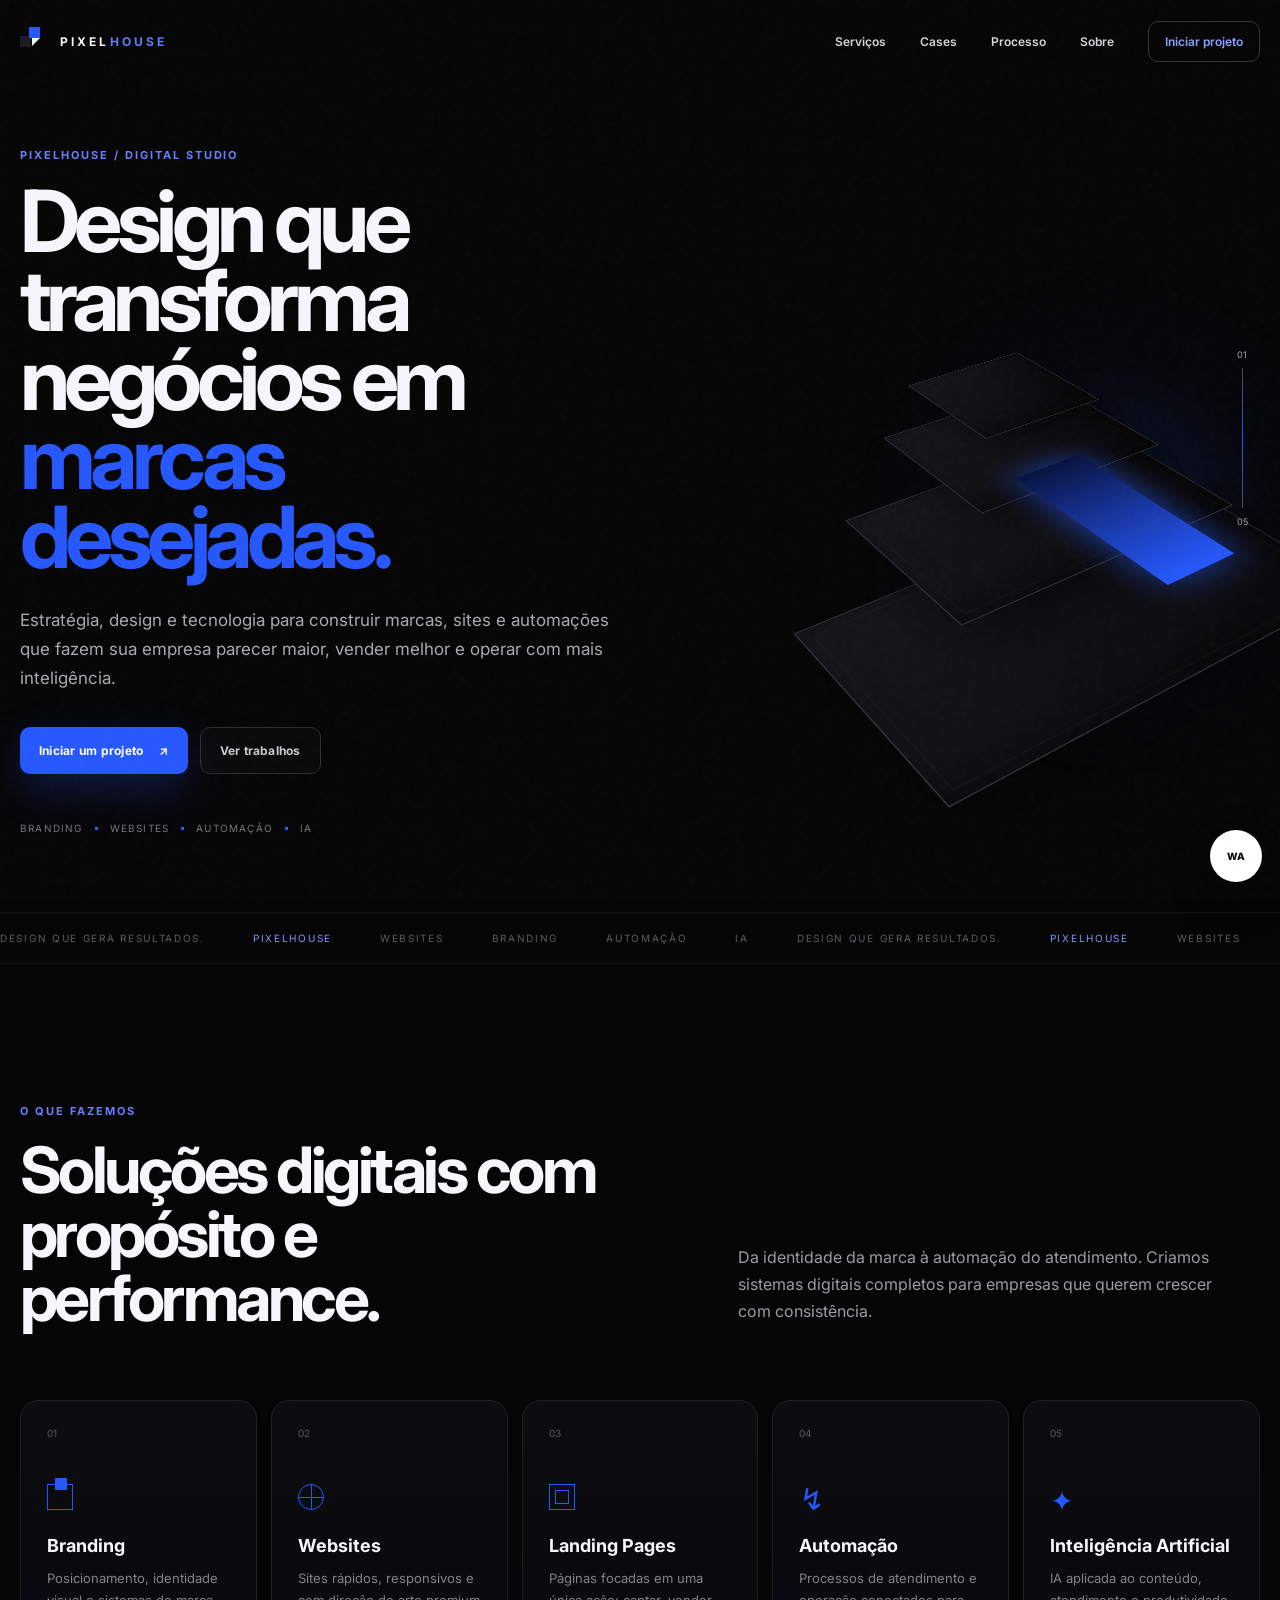
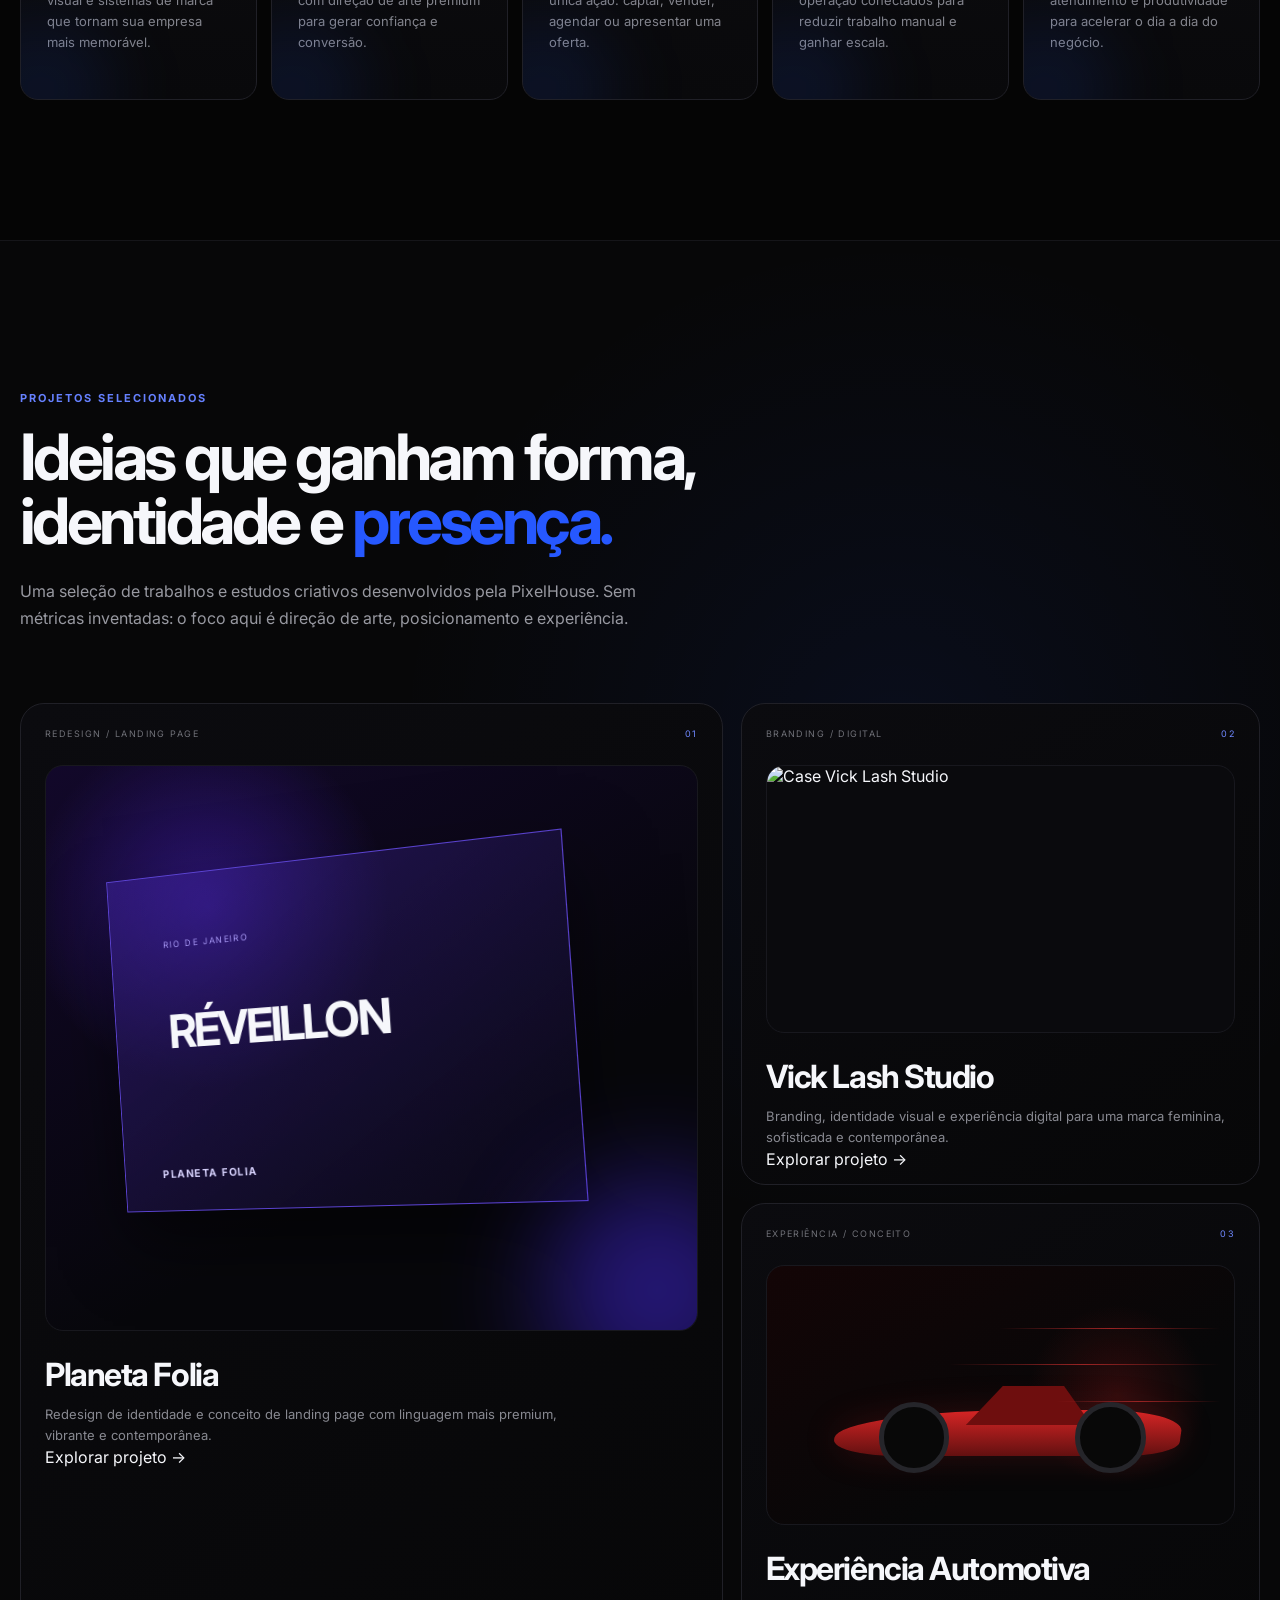
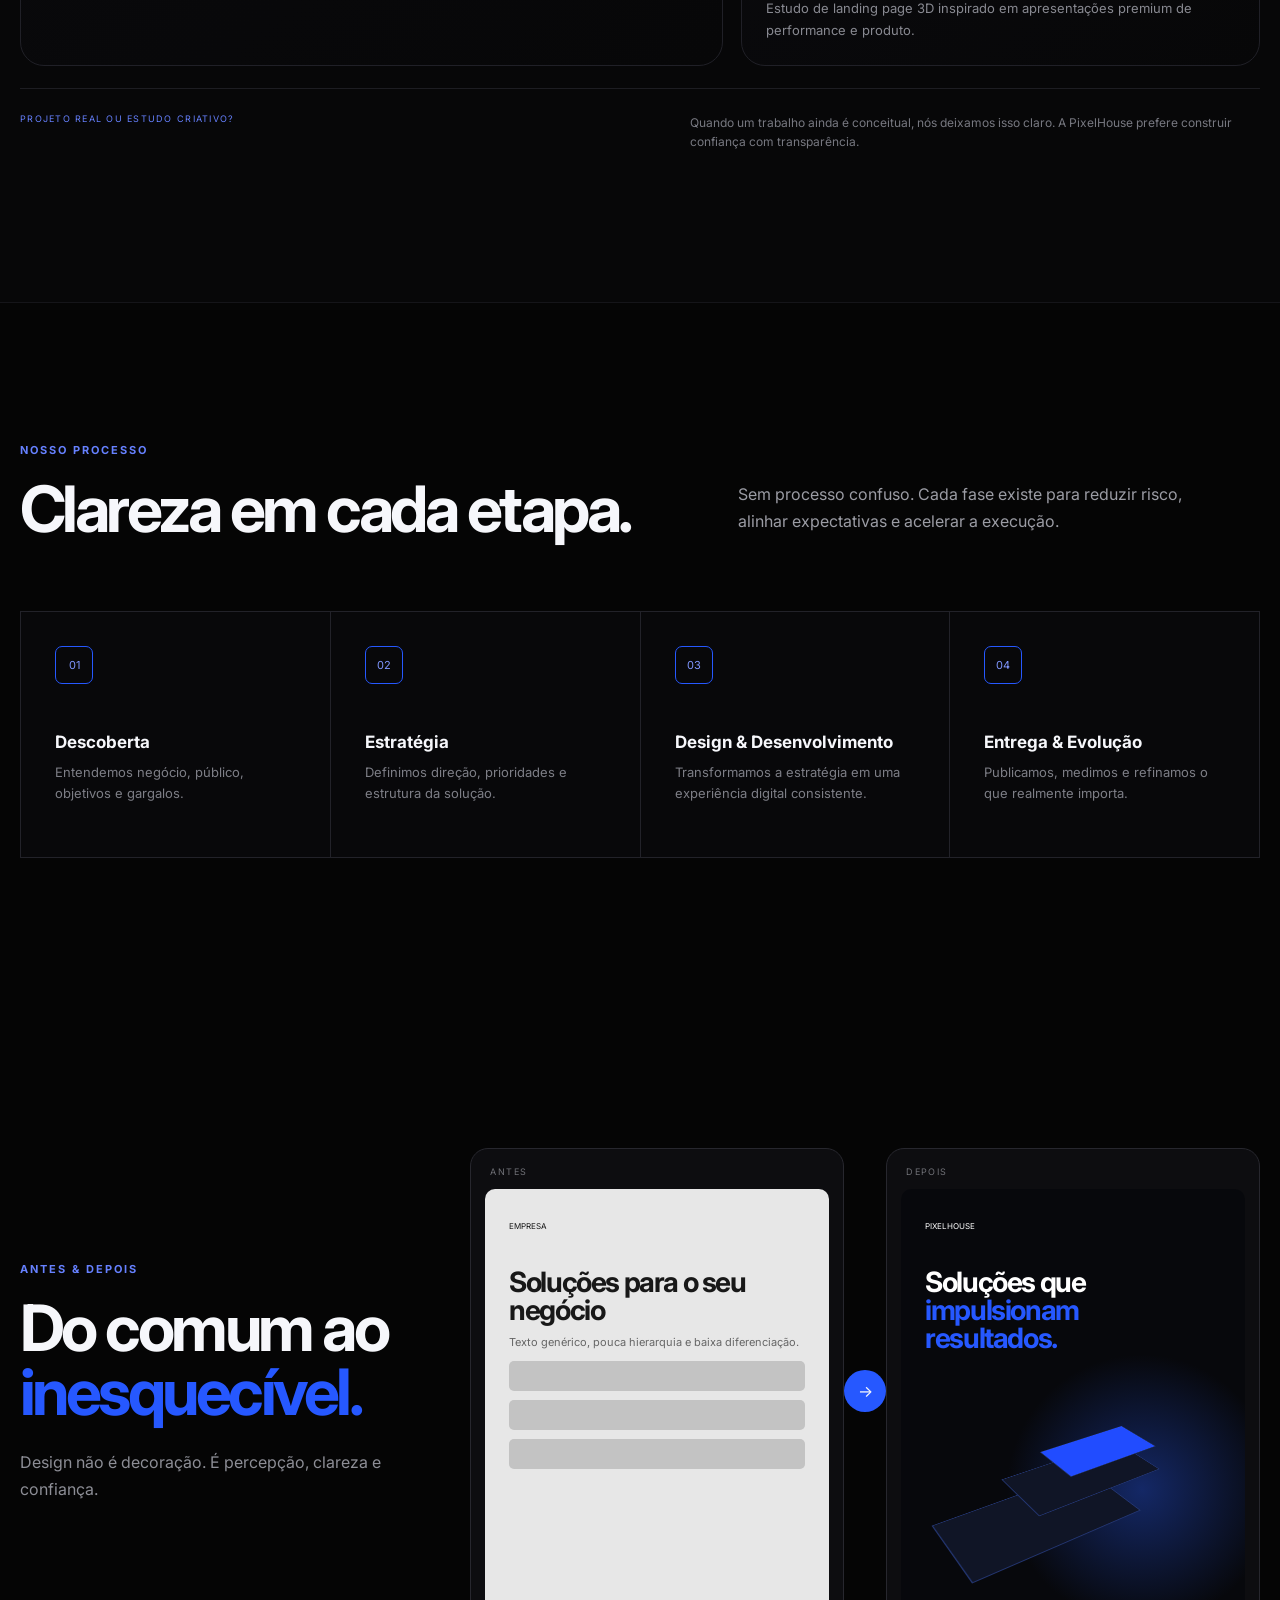
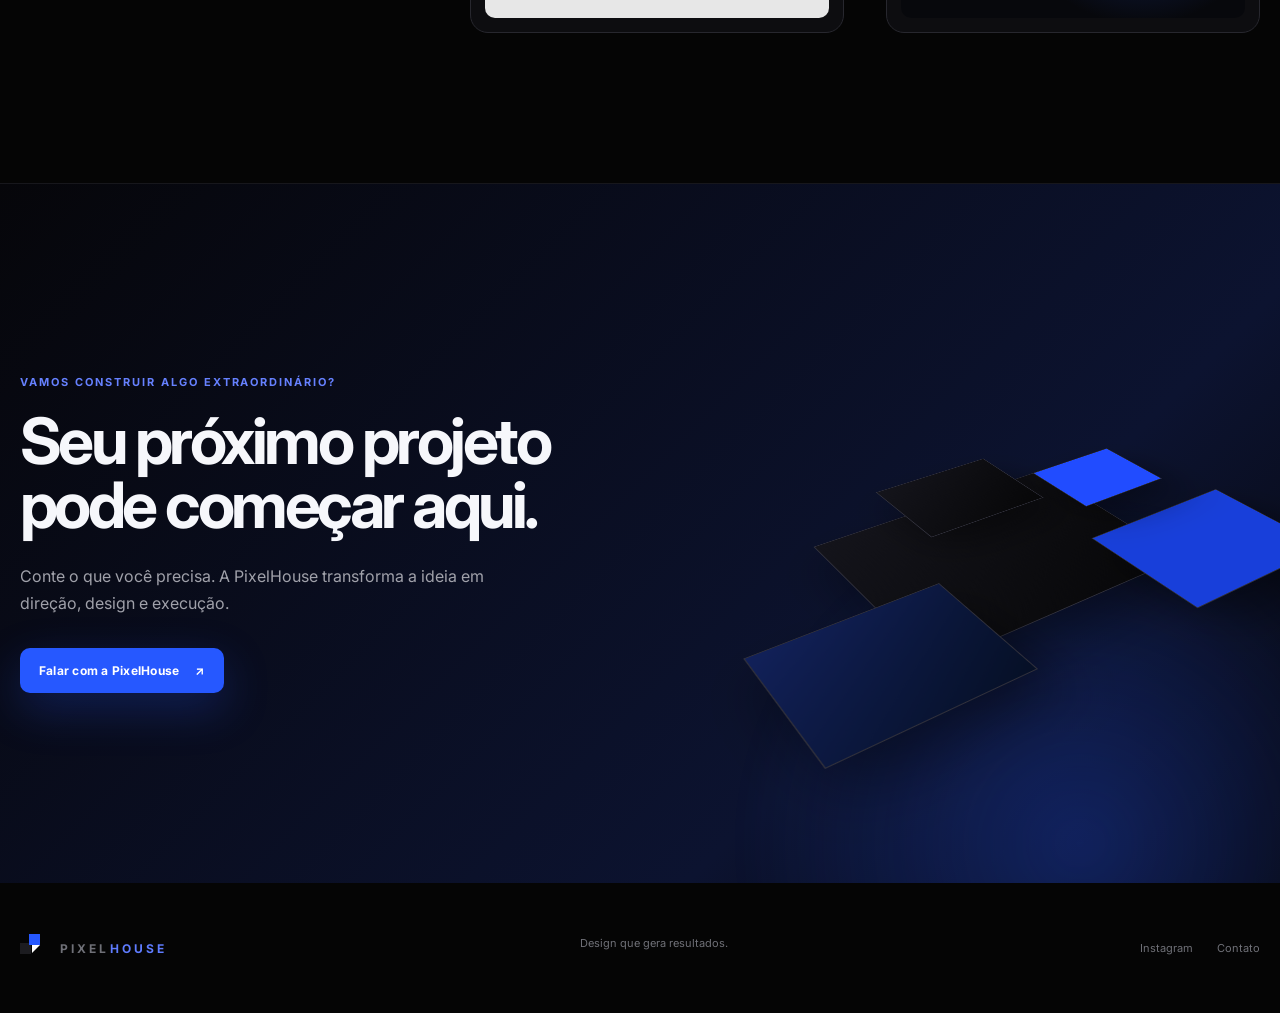
==== commit 62b788e0: "Update index.html" ====
--- a/index.html
+++ b/index.html
@@ -1,4 +1,5 @@
 <!doctype html>
+<!-- <!-- PixelHouse V5 -->
 <html lang="pt-BR">
 <head>
   <meta charset="utf-8" />
@@ -184,20 +185,22 @@
             </div>
           </a>
 
-          <article class="project-card project-pizza reveal">
-            <div class="project-top">
-              <span class="project-kicker">BRANDING / DIGITAL</span>
-              <span class="project-index">02</span>
-            </div>
-            <div class="project-visual">
-              <div class="pizza-mark">P</div>
-              <div class="pizza-box"><span>PREMIUM PIZZERIA</span></div>
-            </div>
-            <div class="project-copy">
-              <h3>Pizzaria Premium</h3>
-              <p>Reposicionamento visual com aplicações de marca e experiência digital voltada a percepção de qualidade.</p>
-            </div>
-          </article>
+<a href="./vick-lash/" class="project-card project-vick reveal">
+  <div class="project-top">
+    <span class="project-kicker">BRANDING / DIGITAL</span>
+    <span class="project-index">02</span>
+  </div>
+
+  <div class="project-visual">
+    <img src="./vick-lash/vick-cover.jpeg" alt="Case Vick Lash Studio">
+  </div>
+
+  <div class="project-copy">
+    <h3>Vick Lash Studio</h3>
+    <p>Branding, identidade visual e experiência digital para uma marca feminina, sofisticada e contemporânea.</p>
+    <span class="project-link">Explorar projeto →</span>
+  </div>
+</a>
 
           <article class="project-card project-auto reveal">
             <div class="project-top">
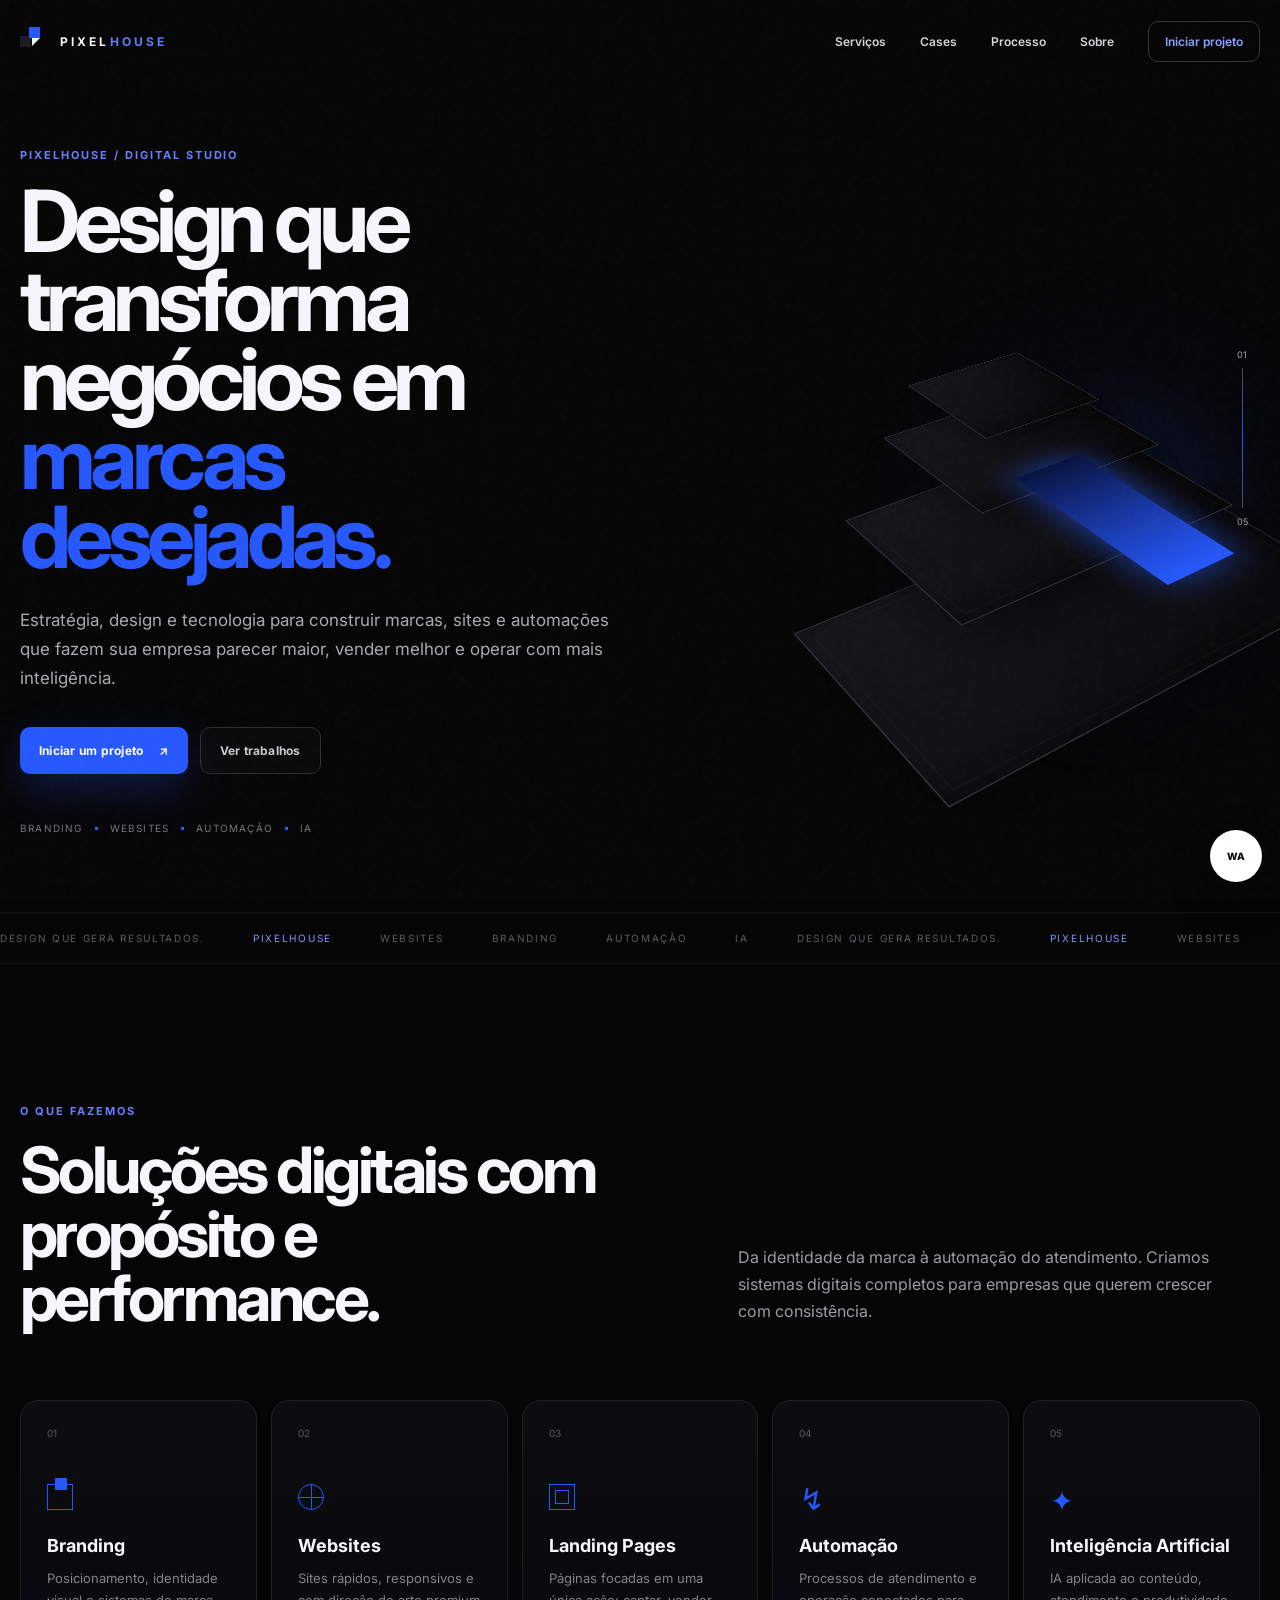
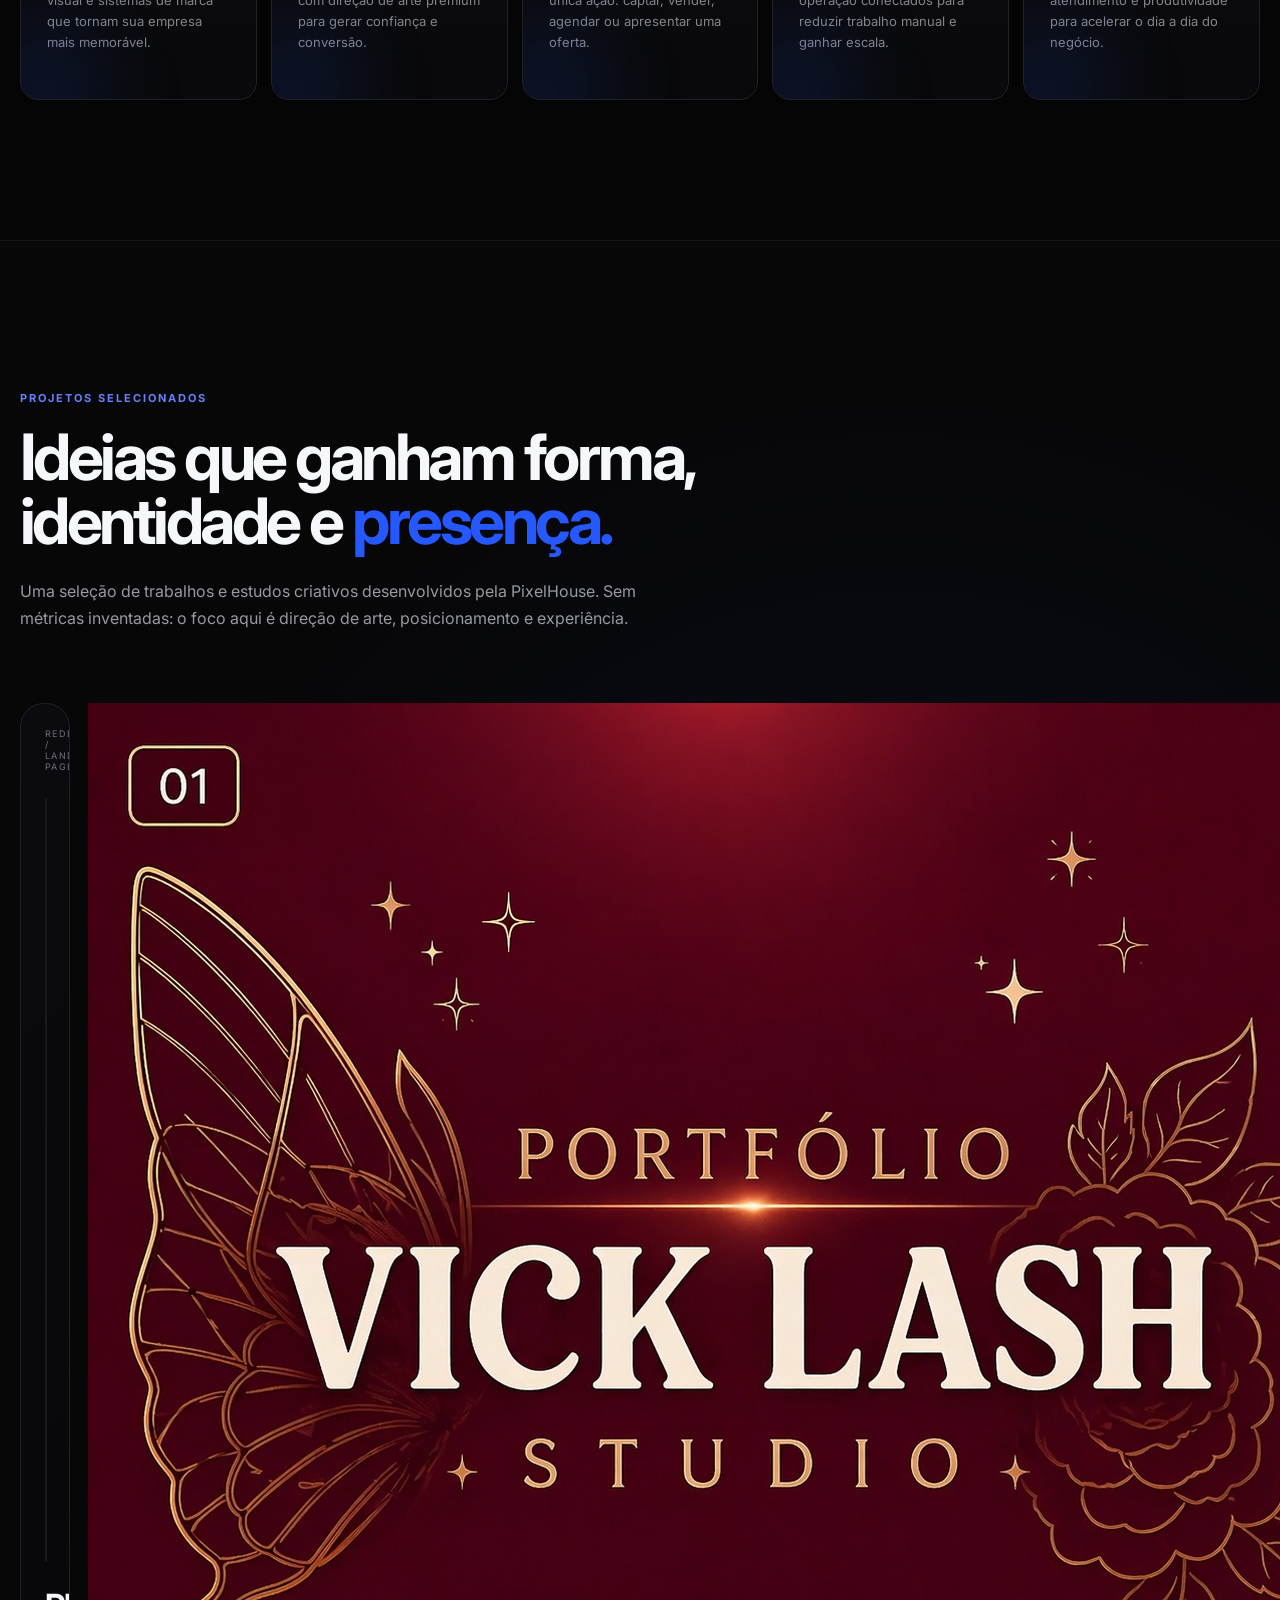
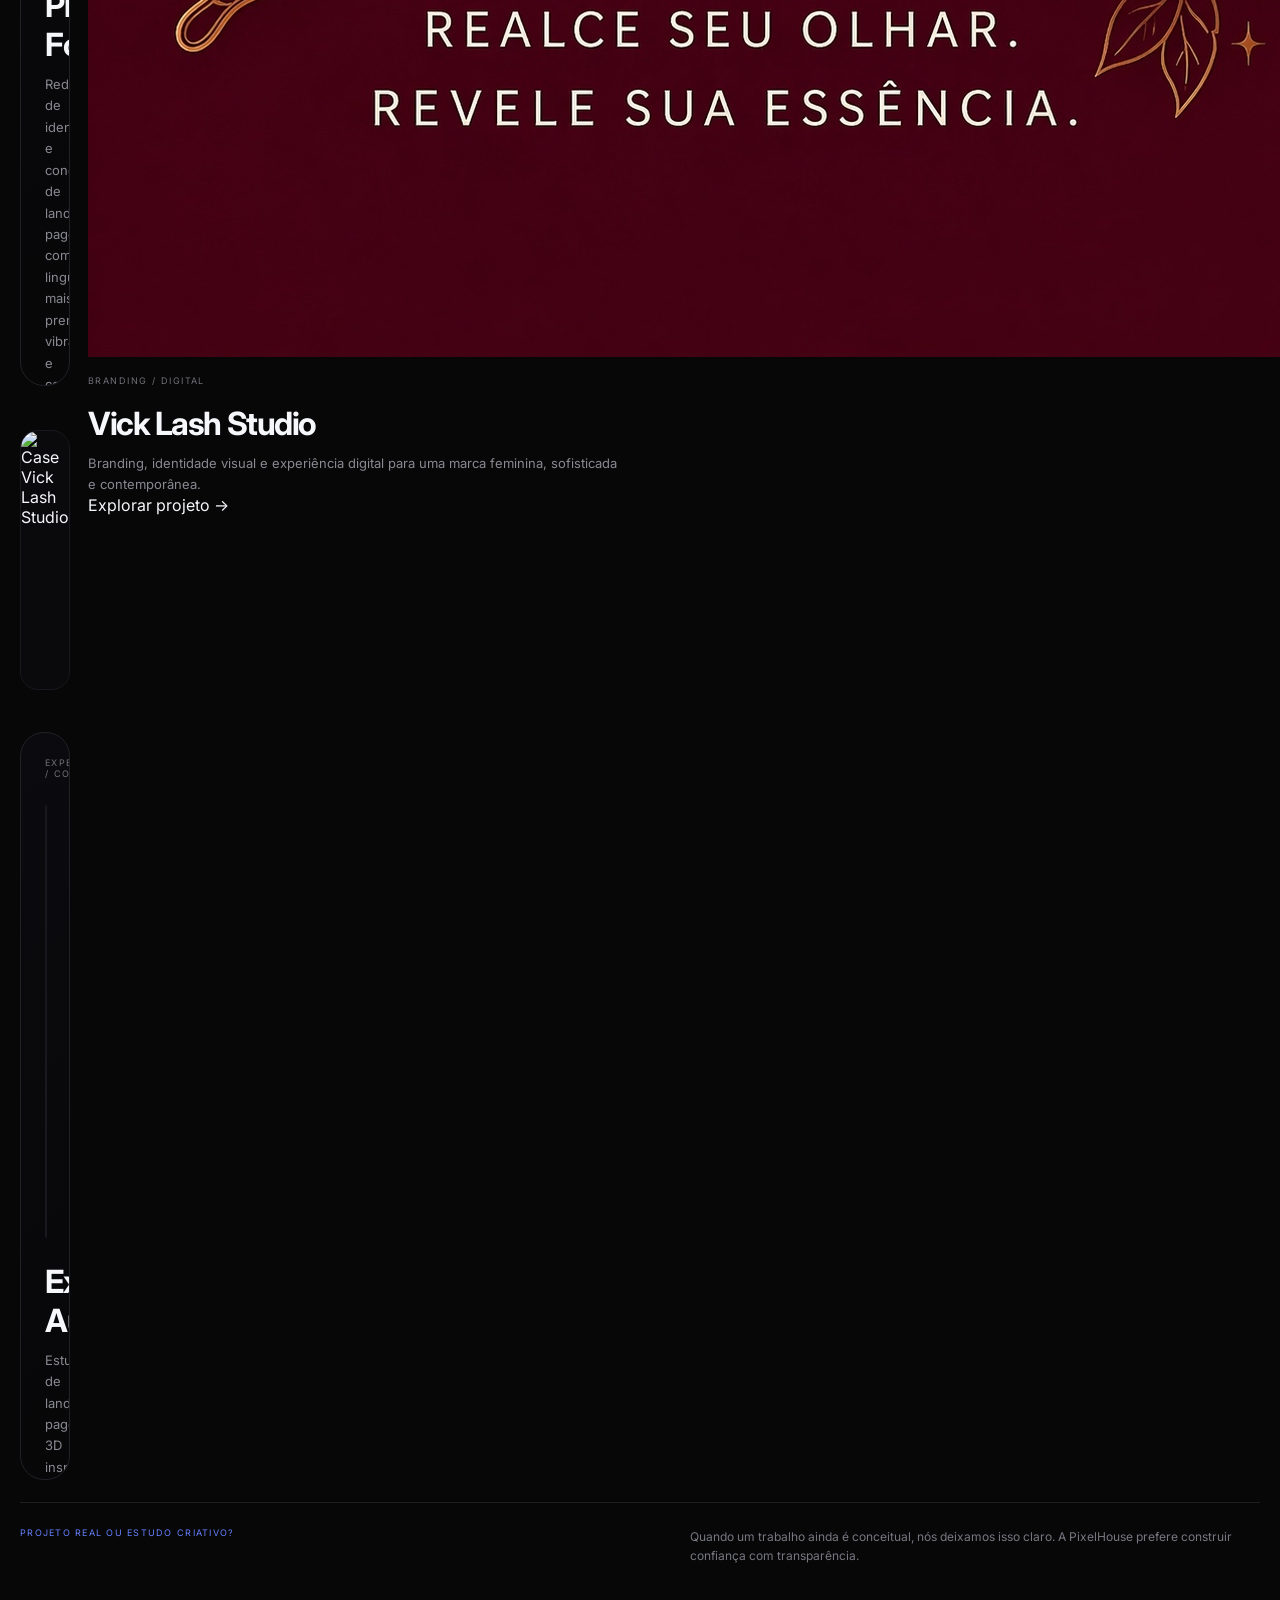
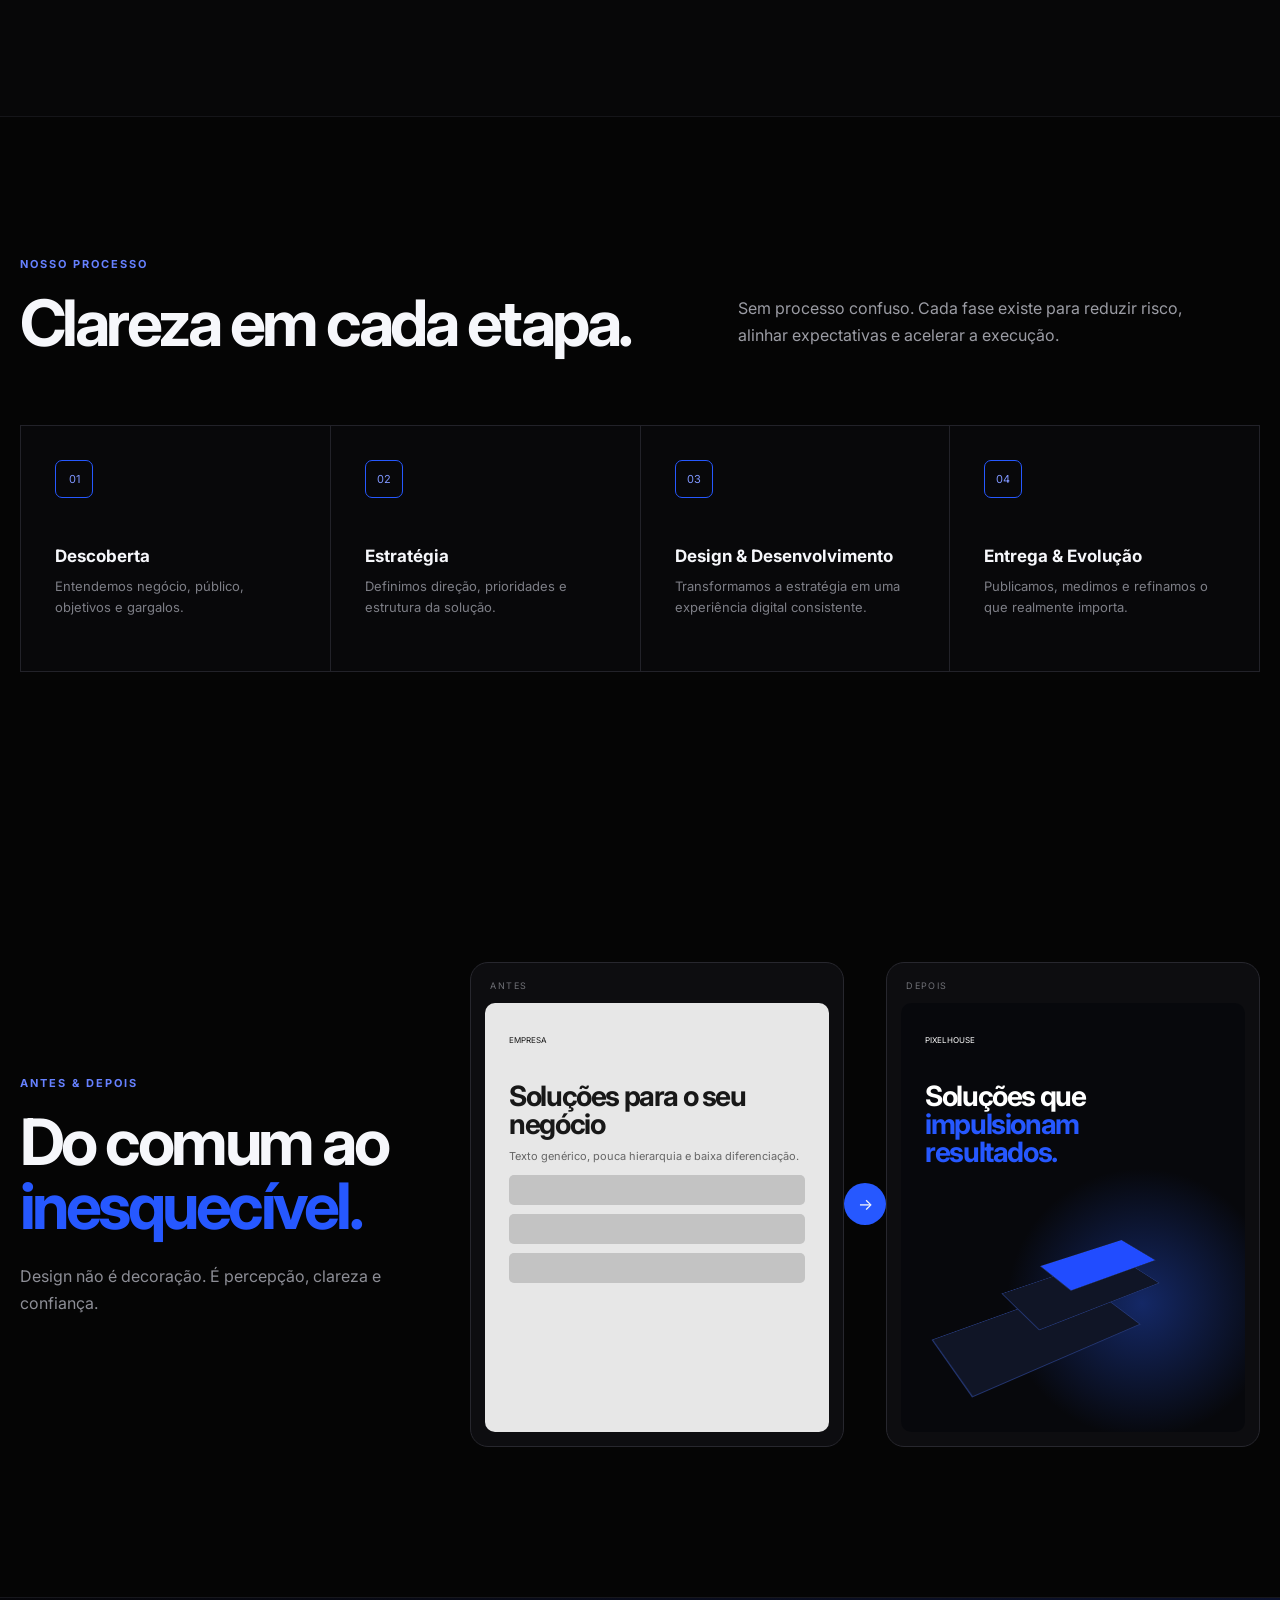
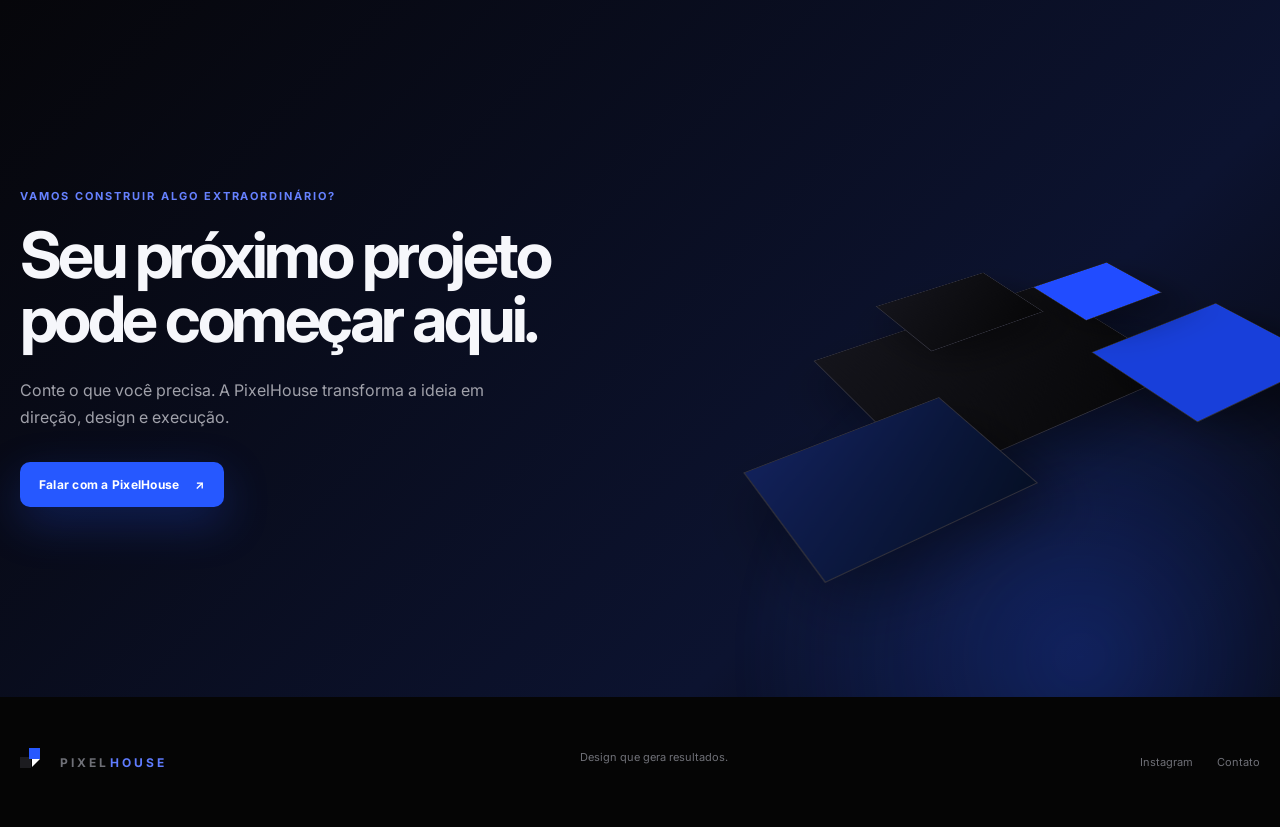
==== commit c27c5503: "Update index.html Fix Vick Lash cover path → main" ====
--- a/index.html
+++ b/index.html
@@ -185,14 +185,14 @@
             </div>
           </a>
 
-<a href="./vick-lash/" class="project-card project-vick reveal">
+<img src="/vick-lash/assets/vick-cover.jpeg" alt="Case Vick Lash Studio">
   <div class="project-top">
     <span class="project-kicker">BRANDING / DIGITAL</span>
     <span class="project-index">02</span>
   </div>
 
   <div class="project-visual">
-    <img src="./vick-lash/vick-cover.jpeg" alt="Case Vick Lash Studio">
+    <img src="/vick-lash/vick-cover.jpeg" alt="Case Vick Lash Studio">
   </div>
 
   <div class="project-copy">
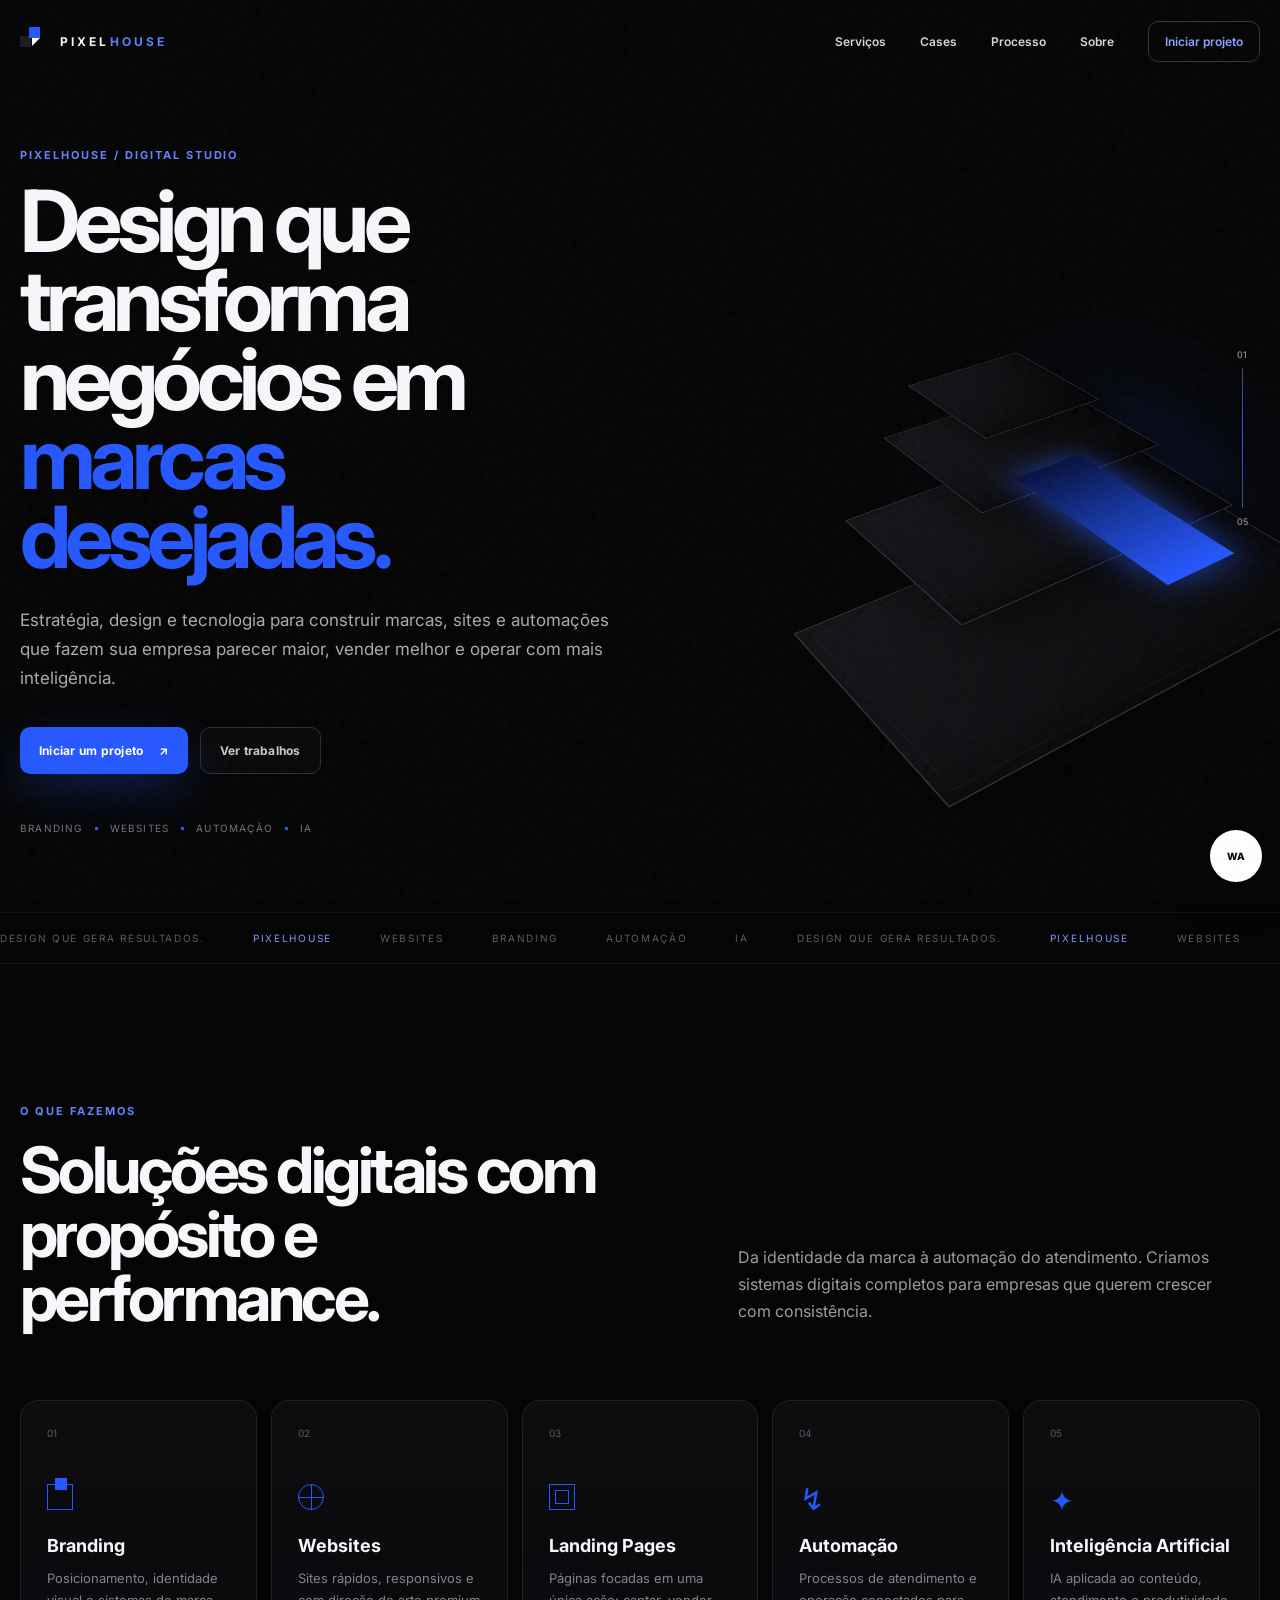
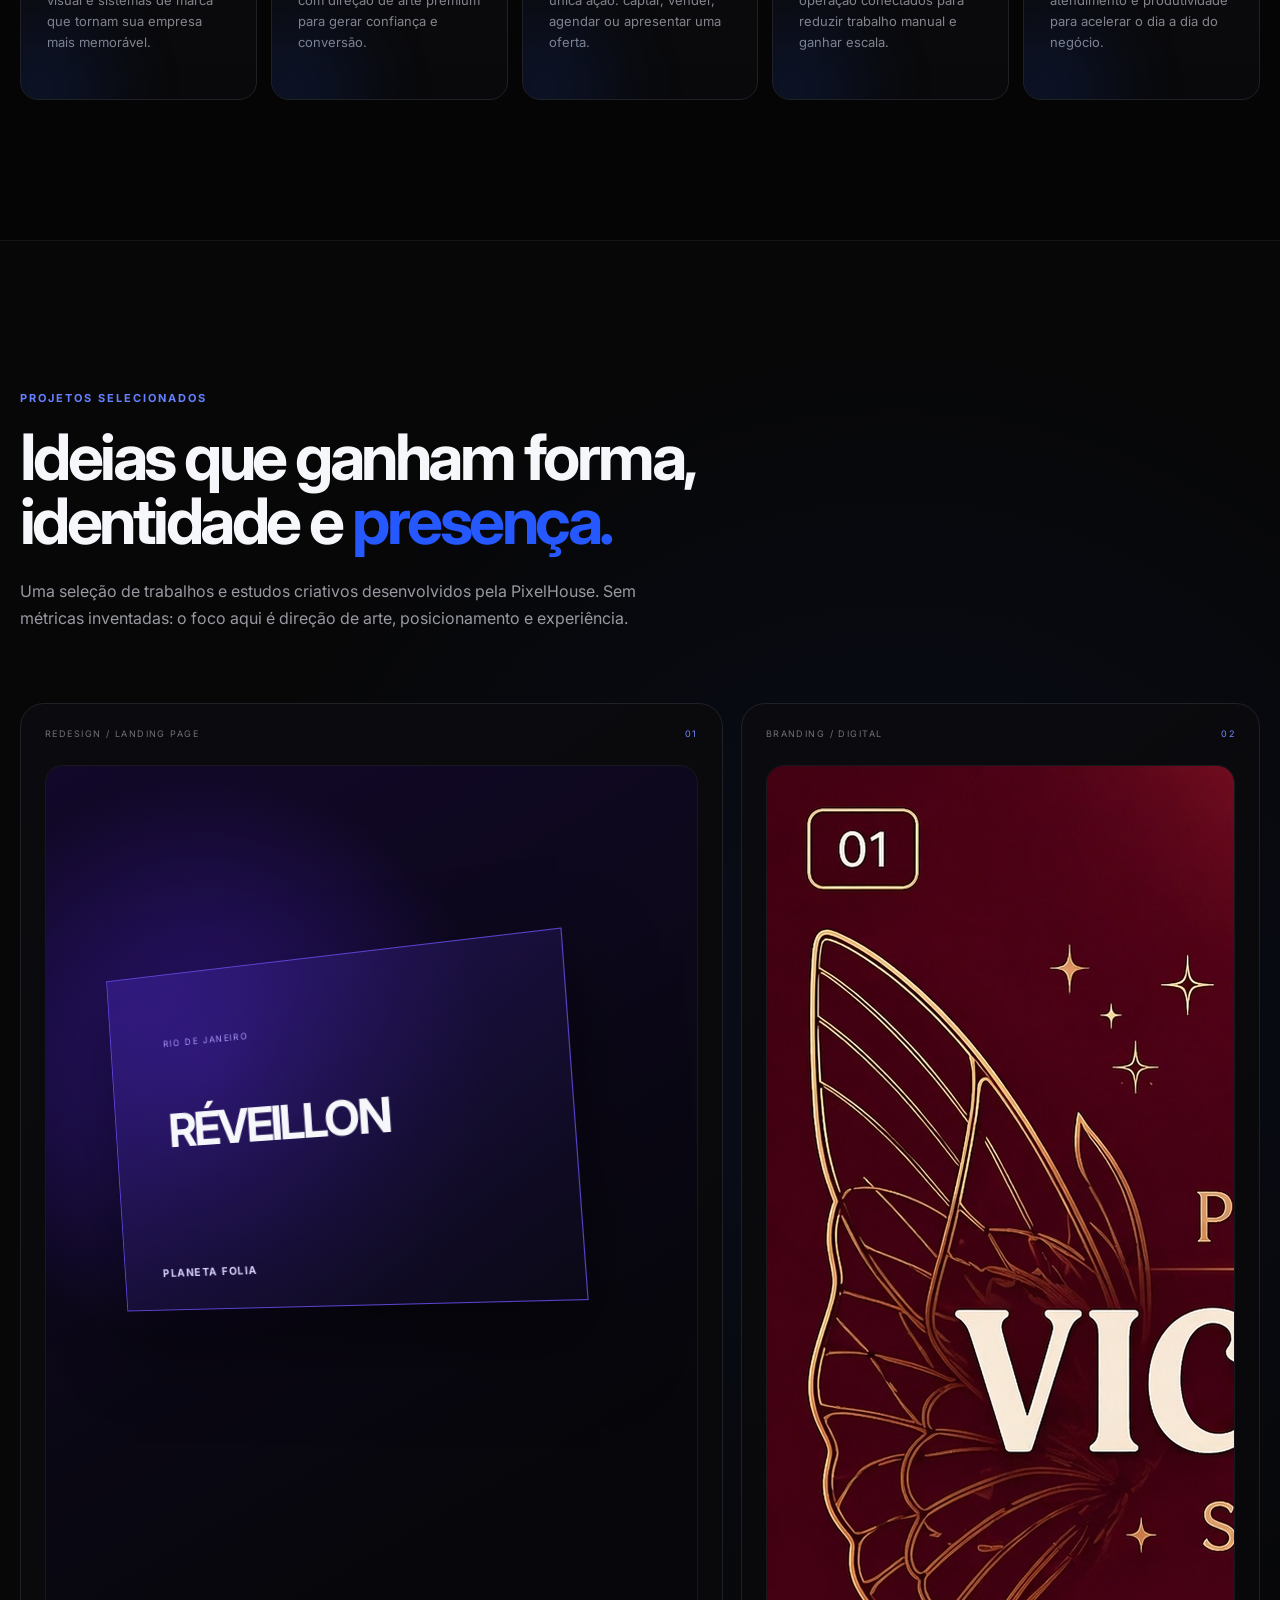
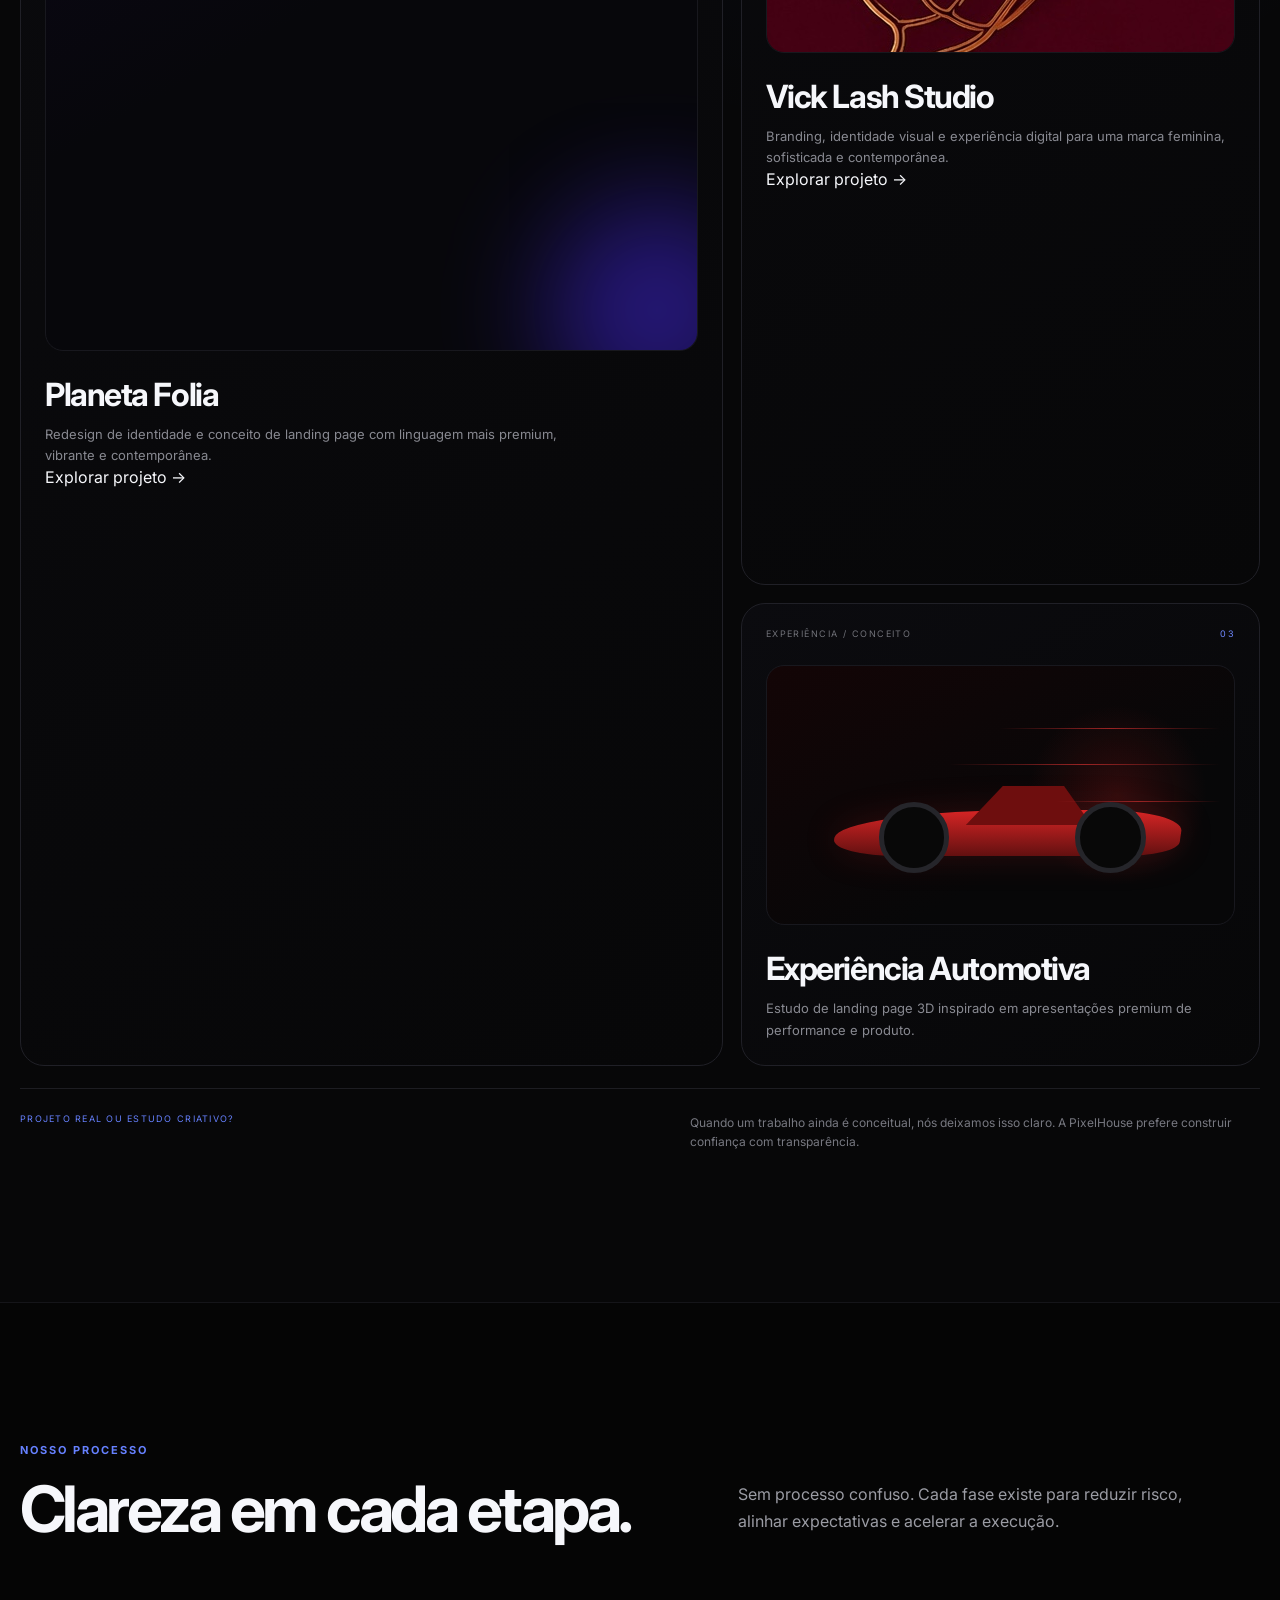
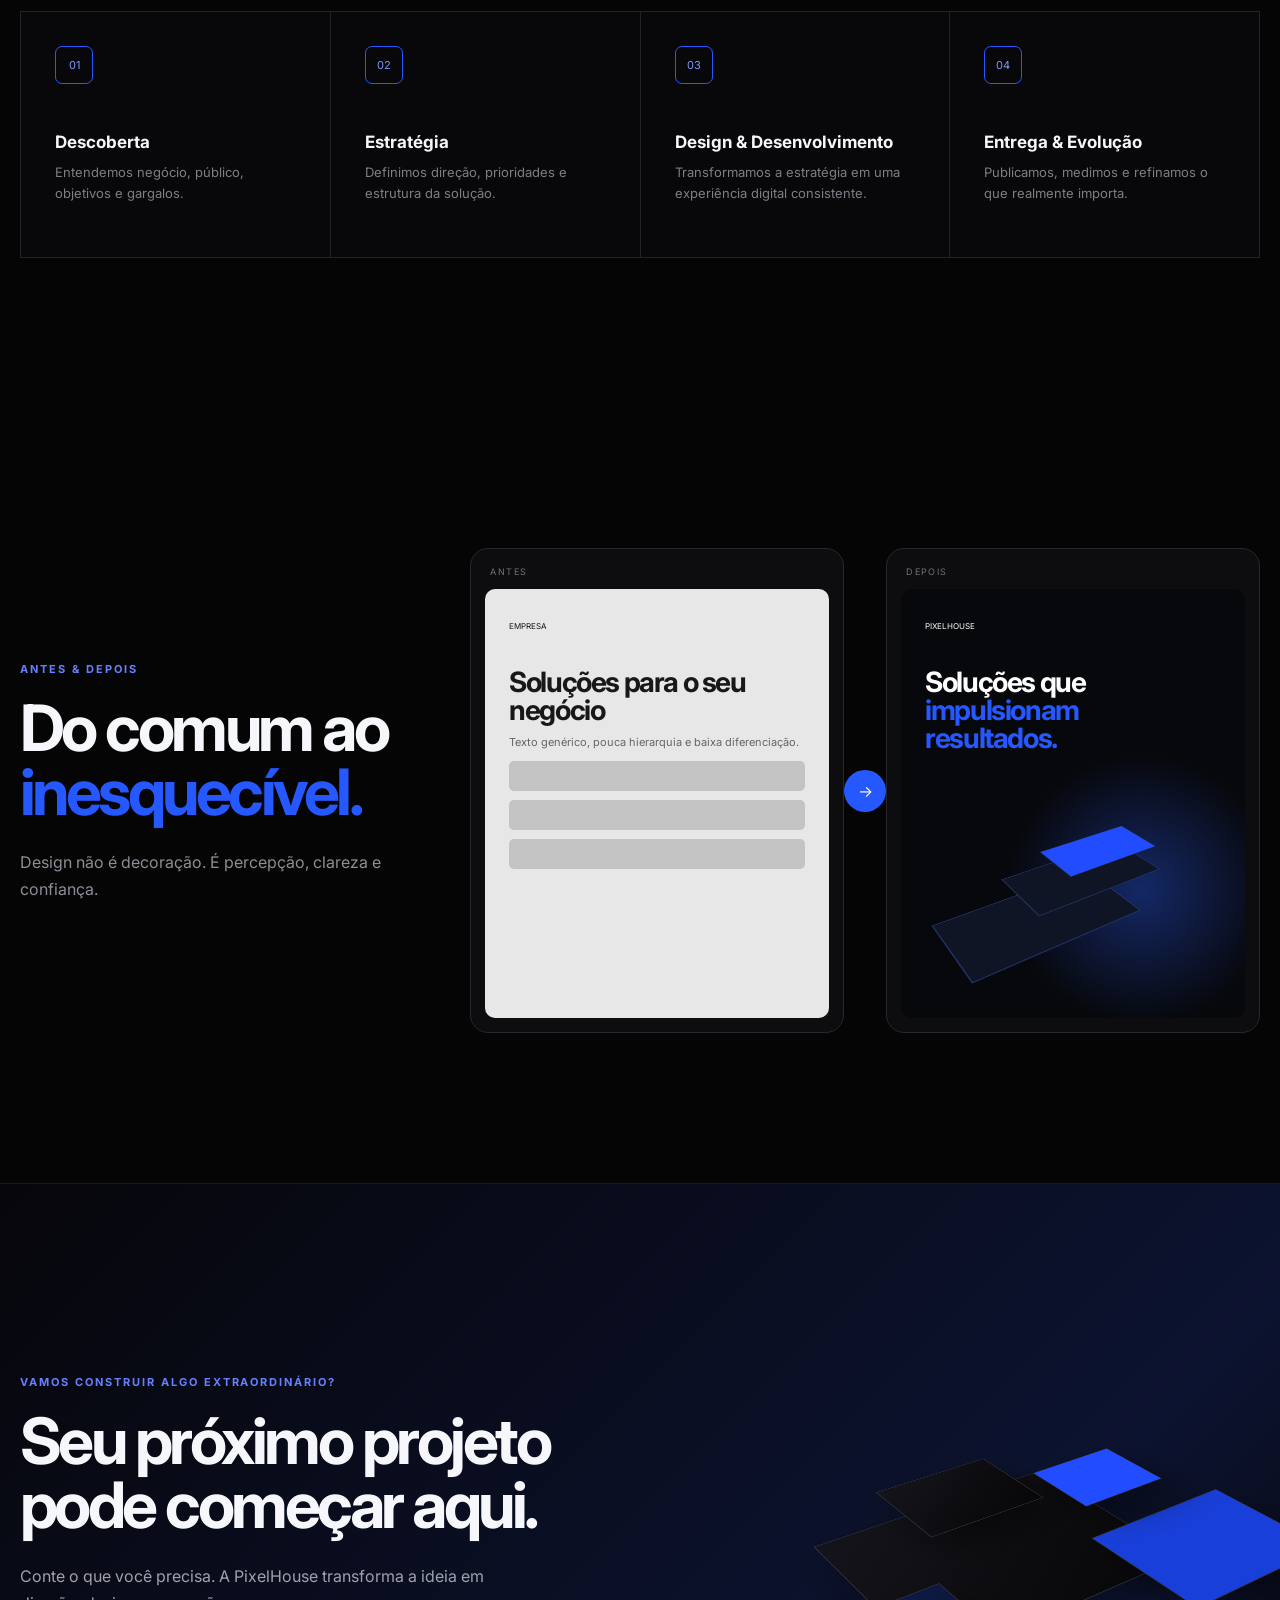
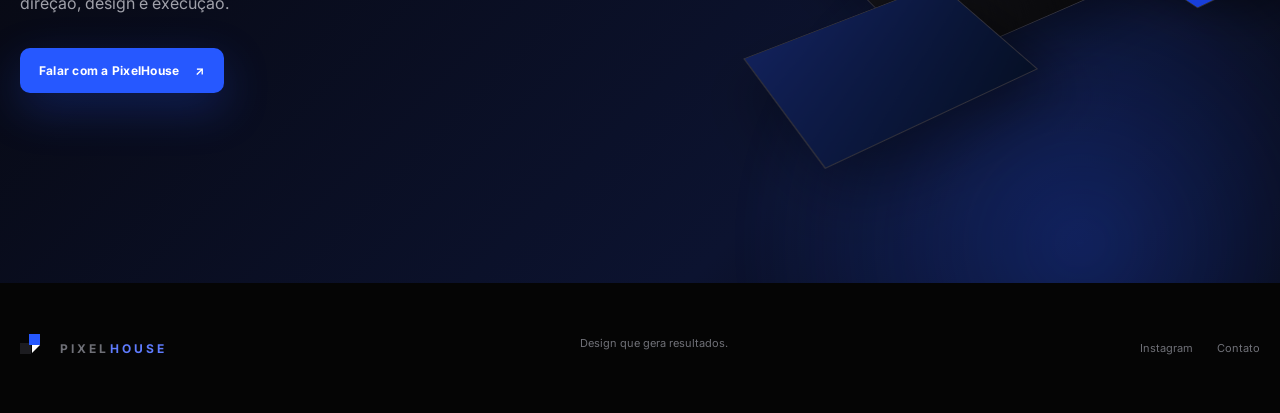
==== commit b23d3774: "Add files via upload" ====
--- a/index.html
+++ b/index.html
@@ -1,5 +1,5 @@
 <!doctype html>
-<!-- <!-- PixelHouse V5 -->
+<!-- PixelHouse V5 -->
 <html lang="pt-BR">
 <head>
   <meta charset="utf-8" />
@@ -167,56 +167,20 @@
         <div class="project-grid">
           <a class="project-card project-folia reveal" href="/projetos/planeta-folia/" aria-label="Ver case Planeta Folia">
             <div class="project-top">
-              <span class="project-kicker">REDESIGN / LANDING PAGE</span>
-              <span class="project-index">01</span>
+              <span class="project-kicker">REDESIGN / LANDING PAGE</span><span class="project-index">01</span>
             </div>
-            <div class="project-visual">
-              <div class="folia-ticket">
-                <span>RIO DE JANEIRO</span>
-                <strong>RÉVEILLON</strong>
-                <b>PLANETA FOLIA</b>
-              </div>
-              <div class="folia-glow"></div>
-            </div>
-            <div class="project-copy">
-              <h3>Planeta Folia</h3>
-              <p>Redesign de identidade e conceito de landing page com linguagem mais premium, vibrante e contemporânea.</p>
-              <span class="project-link">Explorar projeto →</span>
-            </div>
+            <div class="project-visual"><div class="folia-ticket"><span>RIO DE JANEIRO</span><strong>RÉVEILLON</strong><b>PLANETA FOLIA</b></div><div class="folia-glow"></div></div>
+            <div class="project-copy"><h3>Planeta Folia</h3><p>Redesign de identidade e conceito de landing page com linguagem mais premium, vibrante e contemporânea.</p><span class="project-link">Explorar projeto →</span></div>
           </a>
-
-<img src="/vick-lash/assets/vick-cover.jpeg" alt="Case Vick Lash Studio">
-  <div class="project-top">
-    <span class="project-kicker">BRANDING / DIGITAL</span>
-    <span class="project-index">02</span>
-  </div>
-
-  <div class="project-visual">
-    <img src="/vick-lash/vick-cover.jpeg" alt="Case Vick Lash Studio">
-  </div>
-
-  <div class="project-copy">
-    <h3>Vick Lash Studio</h3>
-    <p>Branding, identidade visual e experiência digital para uma marca feminina, sofisticada e contemporânea.</p>
-    <span class="project-link">Explorar projeto →</span>
-  </div>
-</a>
-
+          <a class="project-card project-vick reveal" href="/vick-lash/" aria-label="Ver case Vick Lash Studio">
+            <div class="project-top"><span class="project-kicker">BRANDING / DIGITAL</span><span class="project-index">02</span></div>
+            <div class="project-visual"><img src="/vick-lash/assets/vick-cover.jpeg" alt="Case Vick Lash Studio"></div>
+            <div class="project-copy"><h3>Vick Lash Studio</h3><p>Branding, identidade visual e experiência digital para uma marca feminina, sofisticada e contemporânea.</p><span class="project-link">Explorar projeto →</span></div>
+          </a>
           <article class="project-card project-auto reveal">
-            <div class="project-top">
-              <span class="project-kicker">EXPERIÊNCIA / CONCEITO</span>
-              <span class="project-index">03</span>
-            </div>
-            <div class="project-visual">
-              <div class="car-silhouette">
-                <i class="car-body"></i><i class="wheel w1"></i><i class="wheel w2"></i>
-              </div>
-              <span class="speed-line l1"></span><span class="speed-line l2"></span><span class="speed-line l3"></span>
-            </div>
-            <div class="project-copy">
-              <h3>Experiência Automotiva</h3>
-              <p>Estudo de landing page 3D inspirado em apresentações premium de performance e produto.</p>
-            </div>
+            <div class="project-top"><span class="project-kicker">EXPERIÊNCIA / CONCEITO</span><span class="project-index">03</span></div>
+            <div class="project-visual"><div class="car-silhouette"><i class="car-body"></i><i class="wheel w1"></i><i class="wheel w2"></i></div><span class="speed-line l1"></span><span class="speed-line l2"></span><span class="speed-line l3"></span></div>
+            <div class="project-copy"><h3>Experiência Automotiva</h3><p>Estudo de landing page 3D inspirado em apresentações premium de performance e produto.</p></div>
           </article>
         </div>
 
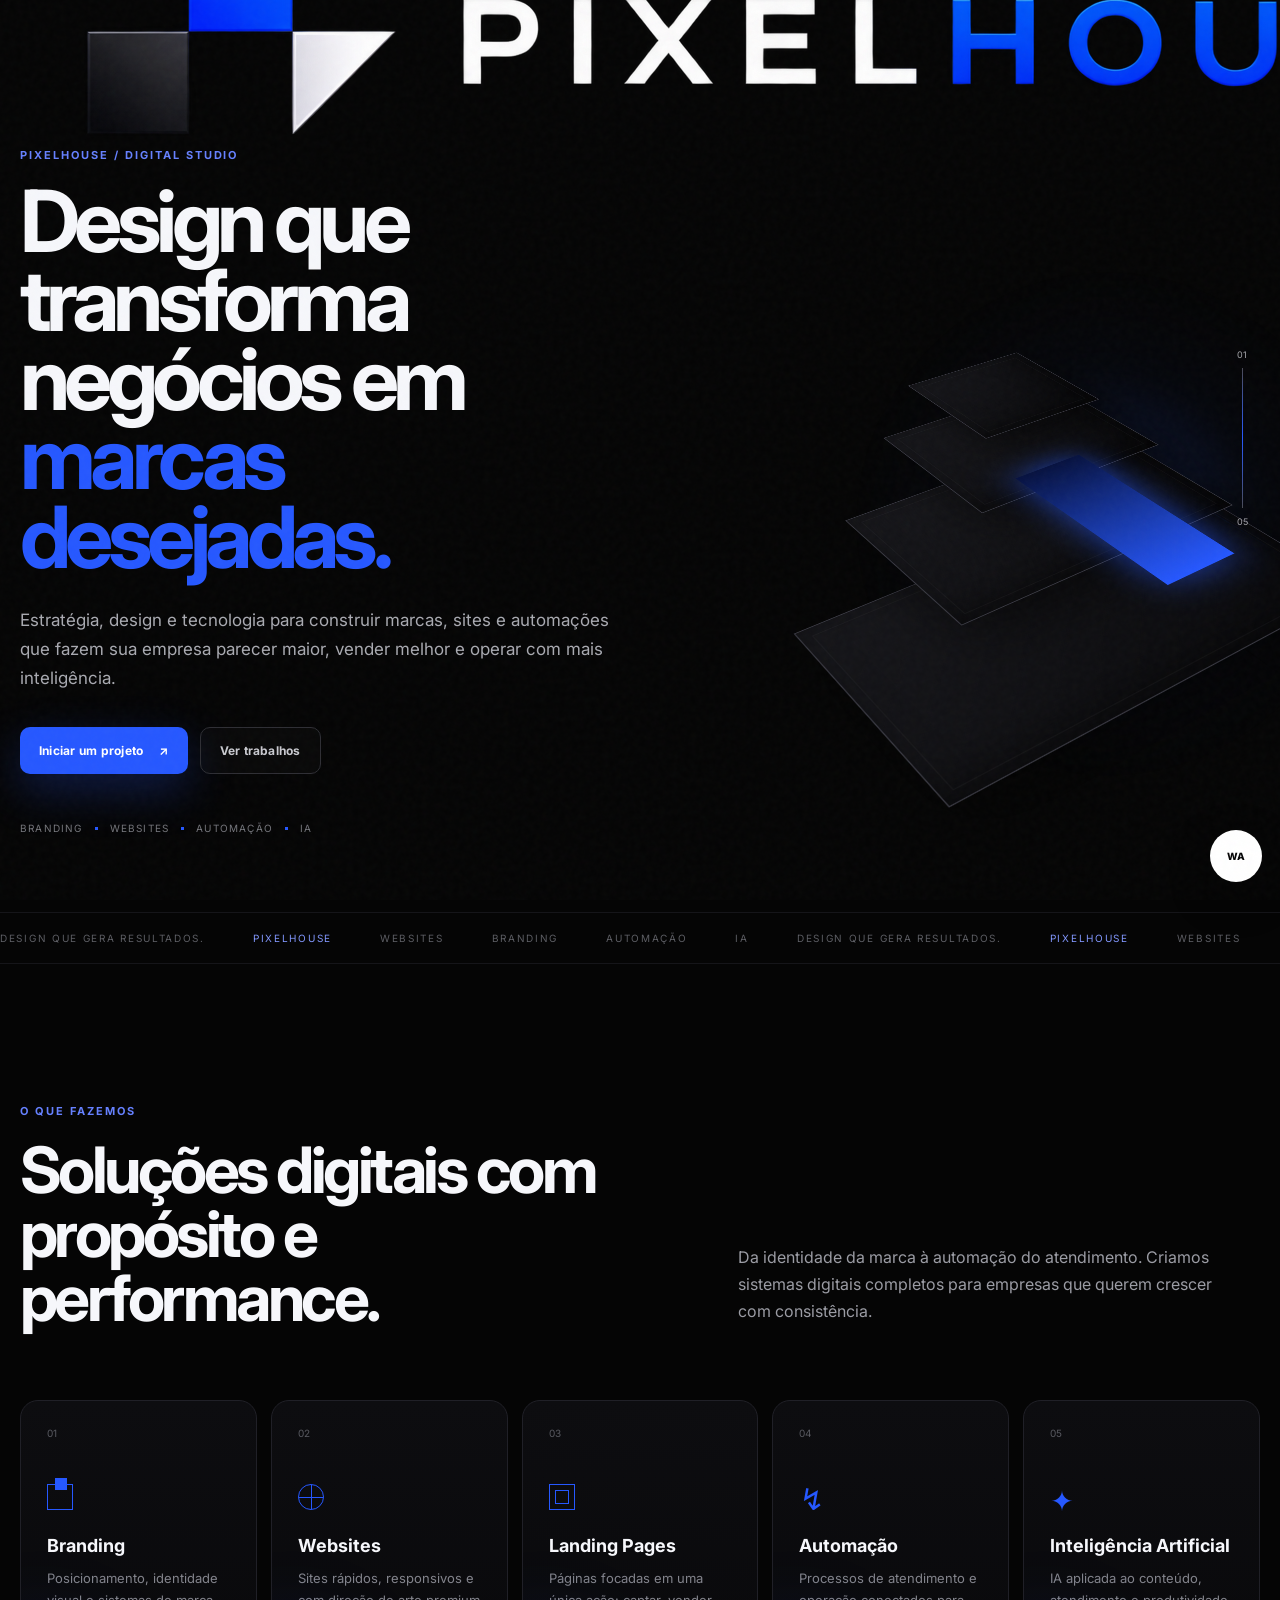
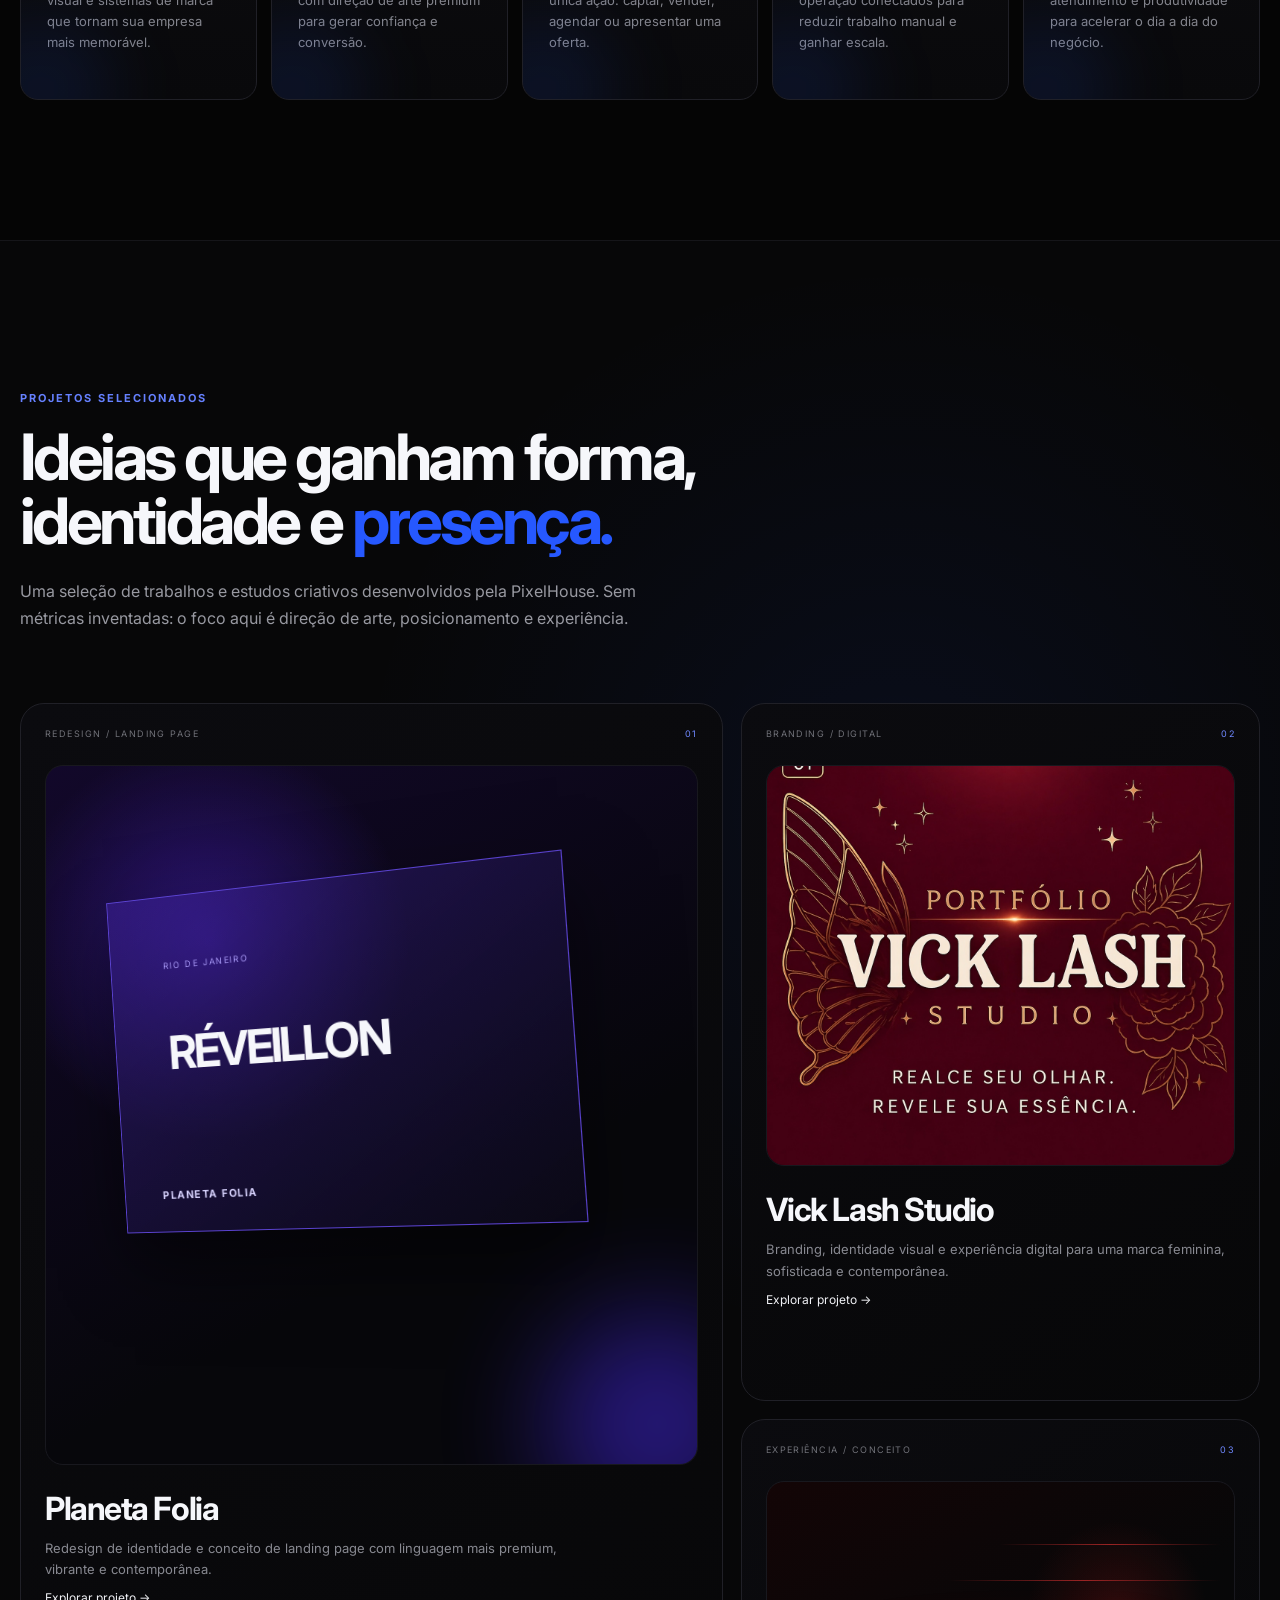
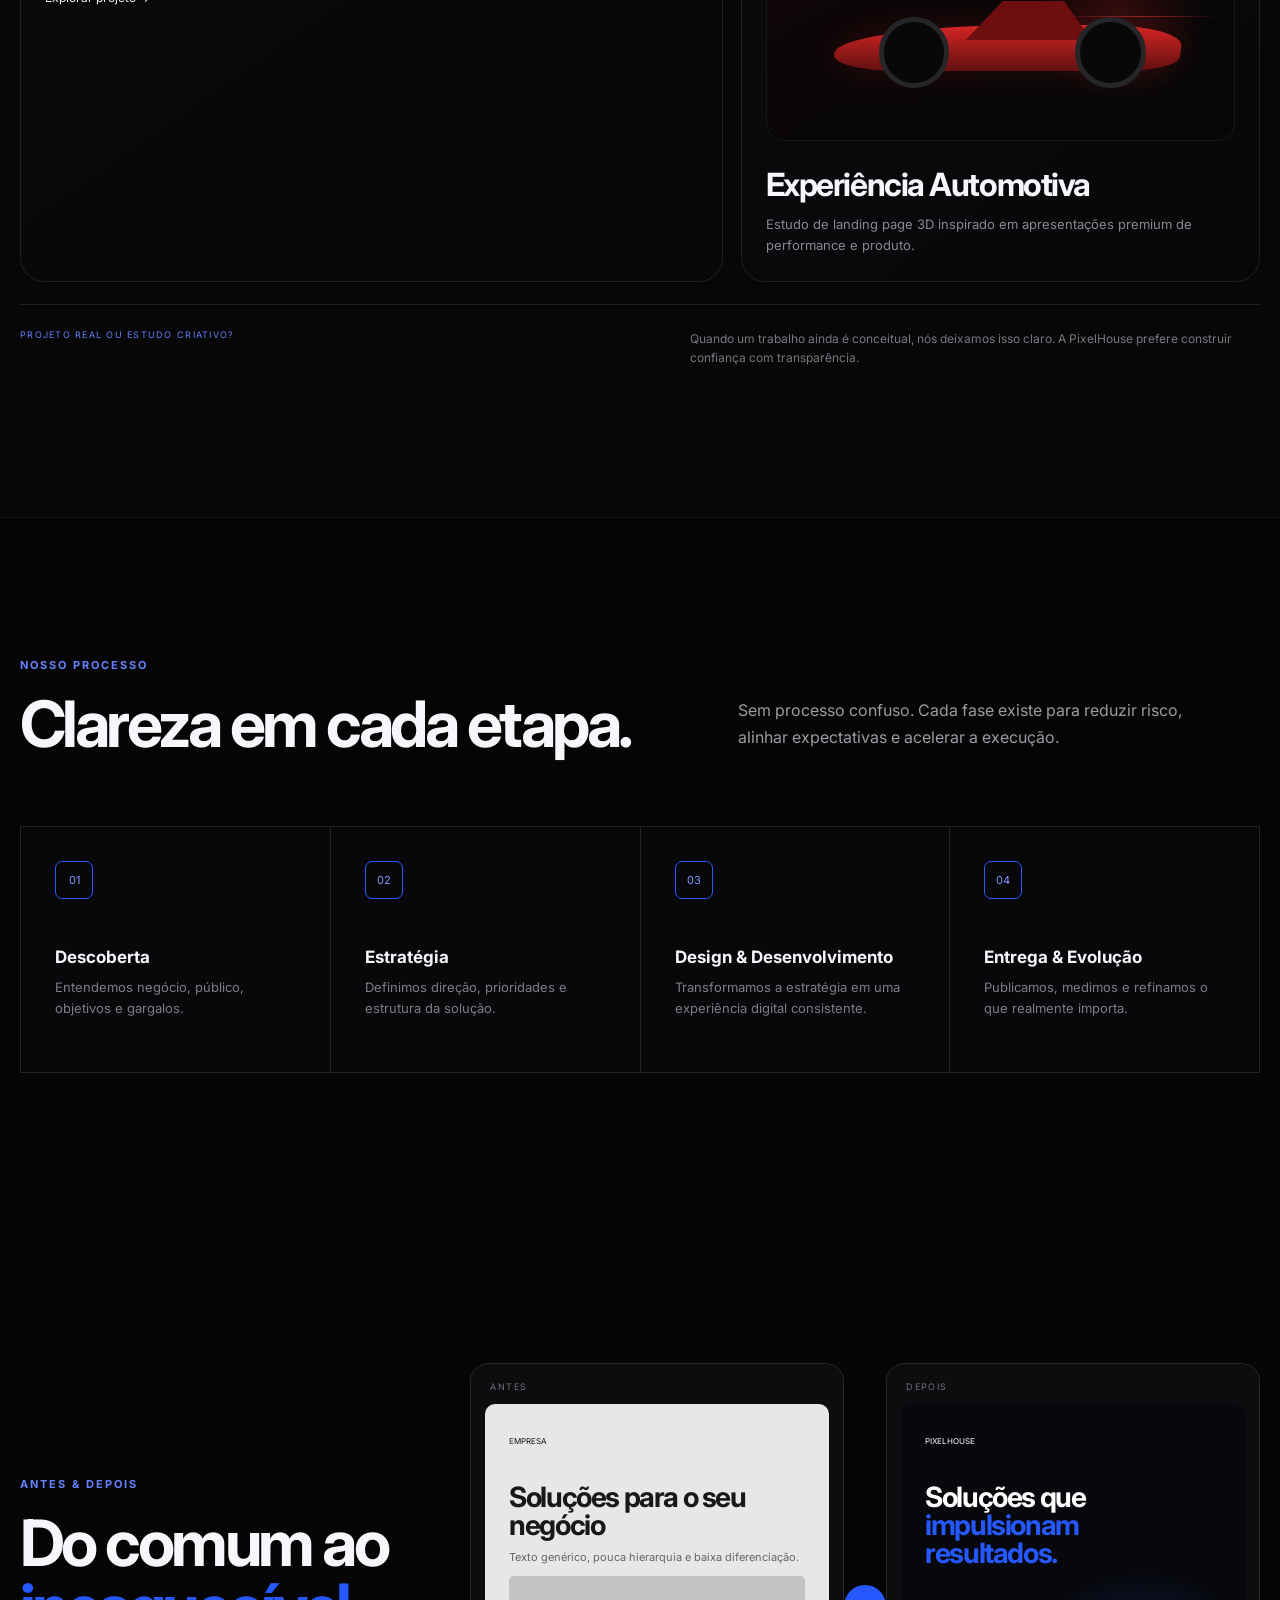
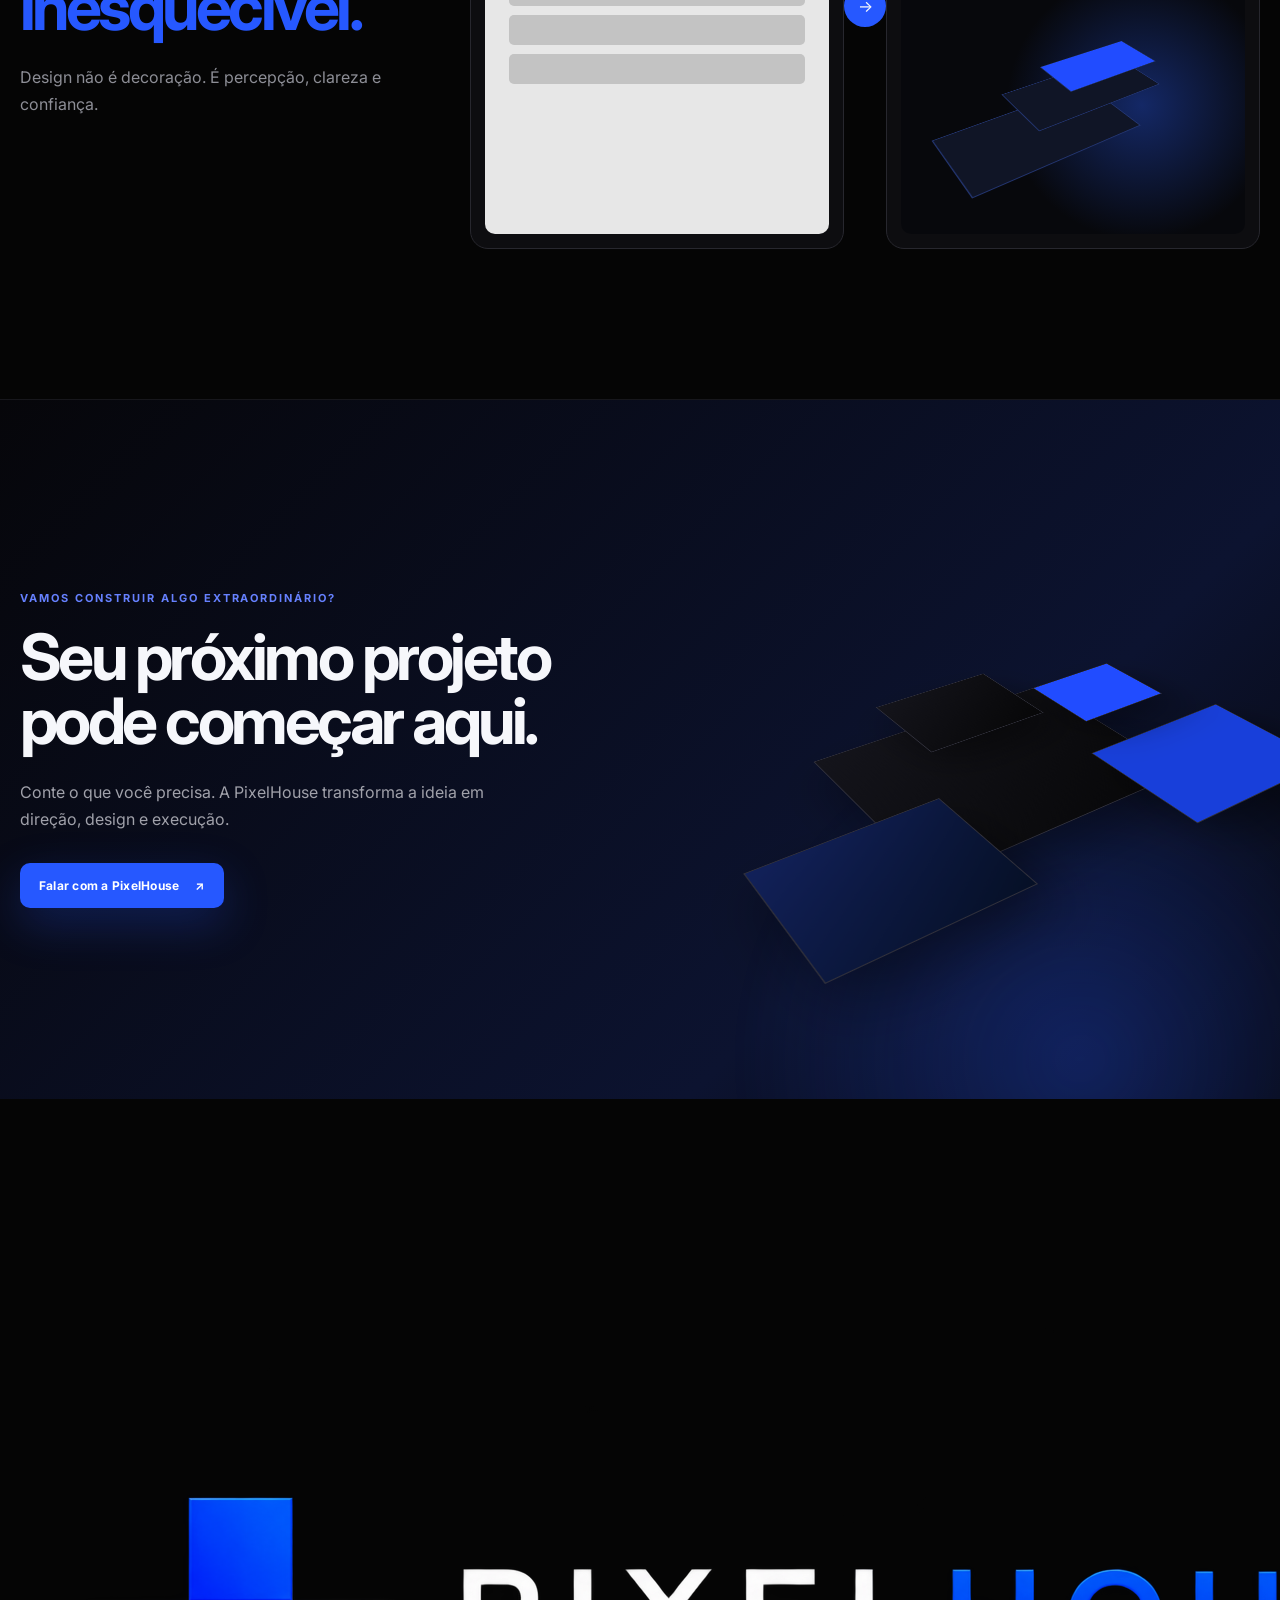
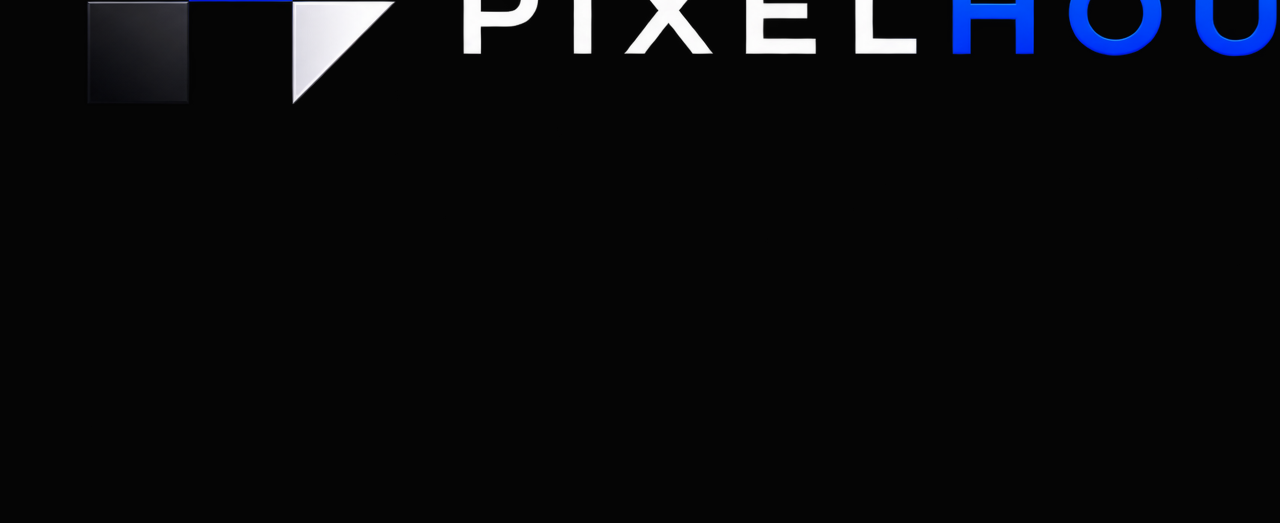
==== commit 73fb3c43: "Add files via upload" ====
--- a/index.html
+++ b/index.html
@@ -47,10 +47,7 @@
 
   <header class="nav shell">
     <a class="brand" href="#top" aria-label="PixelHouse">
-      <span class="brand-mark" aria-hidden="true">
-        <i class="sq a"></i><i class="sq b"></i><i class="tri"></i>
-      </span>
-      <span class="brand-name">PIXEL<span>HOUSE</span></span>
+      <img src="/logo-pixelhouse.png" alt="PixelHouse" class="brand-logo">
     </a>
 
     <button class="menu-btn" aria-label="Abrir menu" aria-expanded="false">
@@ -259,9 +256,8 @@
   </main>
 
   <footer class="footer shell">
-    <a class="brand" href="#top">
-      <span class="brand-mark"><i class="sq a"></i><i class="sq b"></i><i class="tri"></i></span>
-      <span class="brand-name">PIXEL<span>HOUSE</span></span>
+    <a class="brand" href="#top" aria-label="PixelHouse">
+      <img src="/logo-pixelhouse.png" alt="PixelHouse" class="brand-logo">
     </a>
     <p>Design que gera resultados.</p>
     <div class="footer-links">
--- a/styles.css
+++ b/styles.css
@@ -166,3 +166,112 @@
   .folia-ticket strong{font-size:36px}
   .pizza-mark{font-size:105px}
 }
+
+
+/* =========================================================
+   PixelHouse — Hotfix Case 02 / Home mobile
+   Mantém o layout existente e corrige o card Vick Lash.
+   ========================================================= */
+
+/* O card inteiro continua com a mesma linguagem dos demais cases */
+.project-vick{
+  color:inherit;
+  text-decoration:none;
+}
+
+/* A imagem do case ocupa o visual sem deformar o card */
+.project-vick .project-visual{
+  background:
+    radial-gradient(circle at 70% 22%, rgba(106,13,37,.22), transparent 34%),
+    linear-gradient(145deg,#11070b,#070708 68%);
+}
+
+.project-vick .project-visual img{
+  display:block;
+  width:100%;
+  height:100%;
+  object-fit:cover;
+  object-position:center center;
+  border:0;
+  border-radius:0;
+}
+
+/* Evita qualquer imagem solta estourando a grade de projetos */
+.project-grid > img{
+  display:none !important;
+}
+
+/* Preserva proporção e espaçamento dos cards 02 e 03 */
+.project-card{
+  text-decoration:none;
+}
+
+.project-copy{
+  position:relative;
+  z-index:2;
+}
+
+.project-link{
+  display:inline-block;
+  margin-top:10px;
+  font-size:12px;
+  color:#f0f1f5;
+}
+
+/* Mobile: cards mais compactos e sem áreas vazias exageradas */
+@media(max-width:900px){
+  .project-grid{
+    grid-template-columns:1fr;
+  }
+
+  .project-card:first-child,
+  .project-card:not(:first-child){
+    min-height:auto;
+  }
+
+  .project-card{
+    display:flex;
+    flex-direction:column;
+  }
+
+  .project-visual{
+    height:auto;
+    min-height:0;
+    aspect-ratio:4/3;
+    flex:none;
+  }
+
+  .project-vick .project-visual{
+    aspect-ratio:4/3;
+  }
+
+  .project-copy{
+    padding-bottom:4px;
+  }
+}
+
+@media(max-width:520px){
+  .project-card:first-child,
+  .project-card:not(:first-child){
+    min-height:auto;
+  }
+
+  .project-visual{
+    height:auto;
+    min-height:0;
+    aspect-ratio:4/3;
+    margin:20px 0 22px;
+  }
+
+  .project-vick .project-visual img{
+    object-position:center 38%;
+  }
+
+  .case-section{
+    padding:92px 0;
+  }
+
+  .project-grid{
+    gap:16px;
+  }
+}
